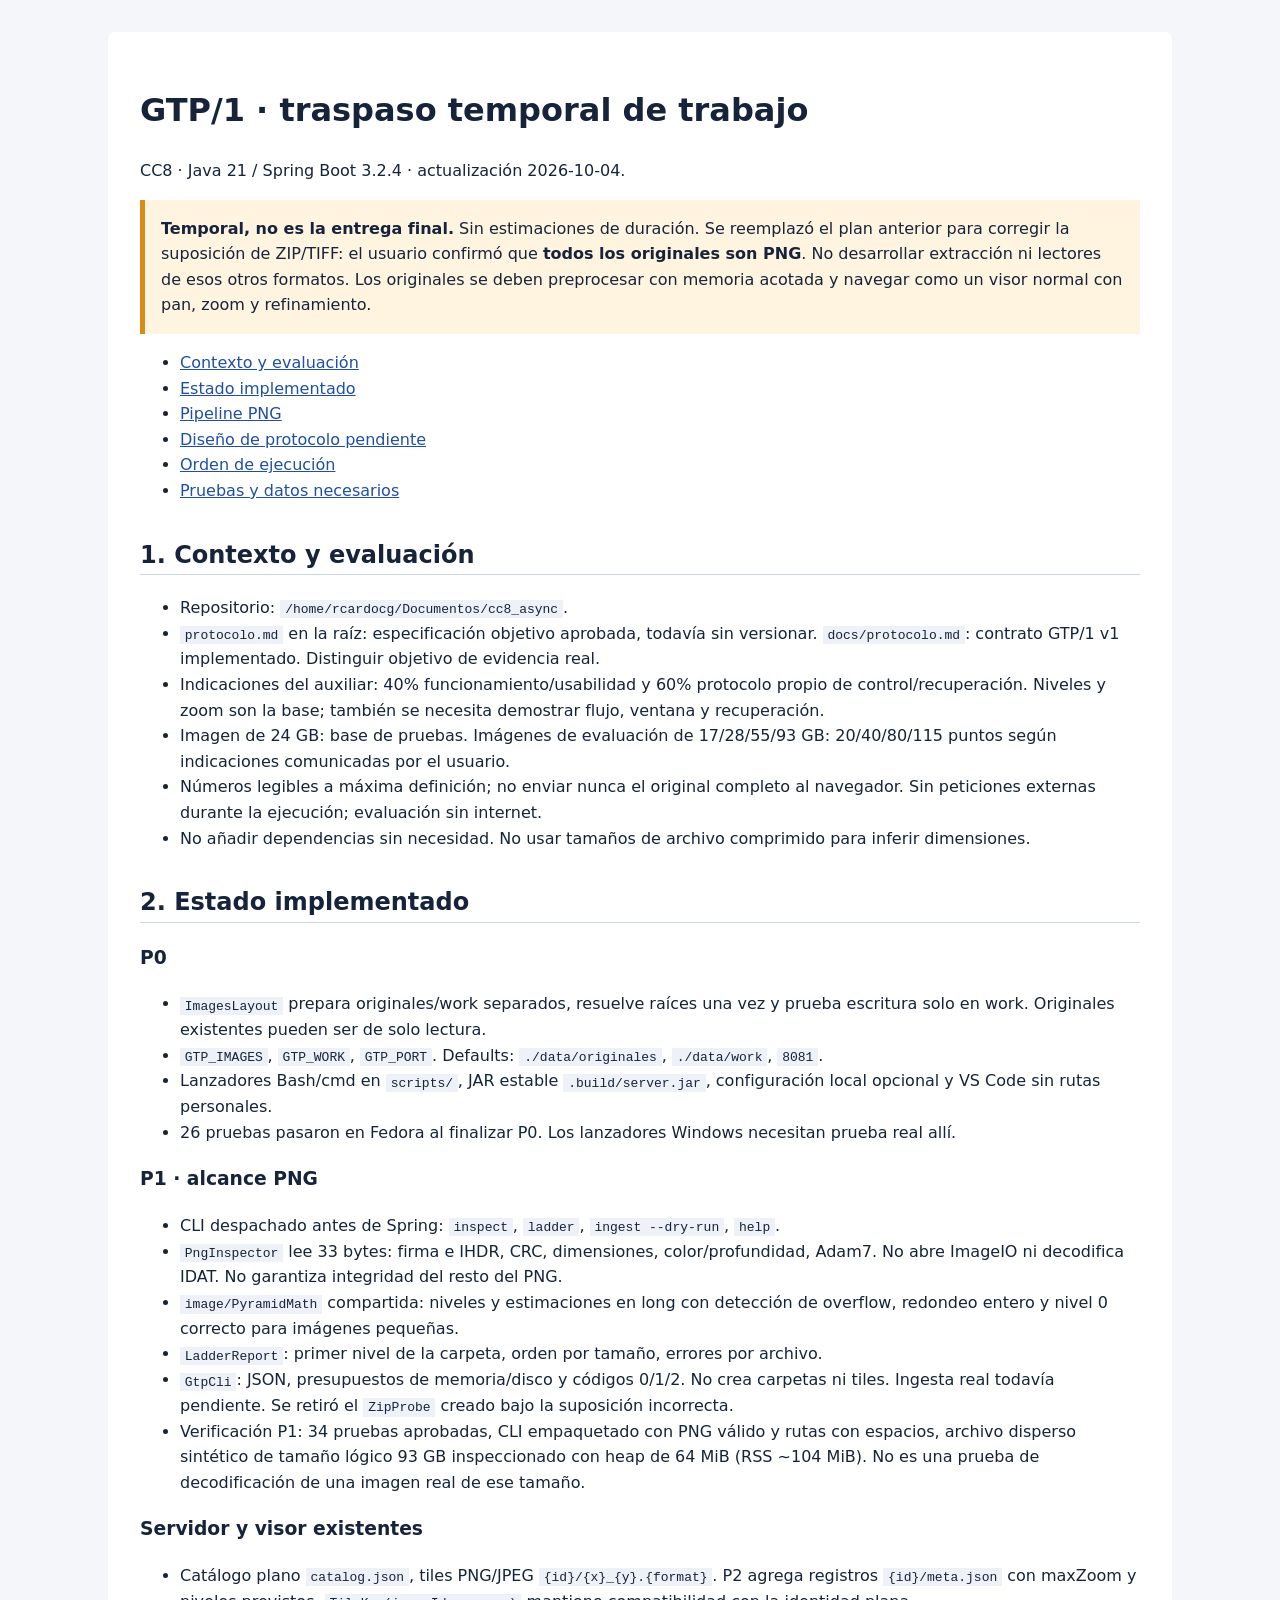
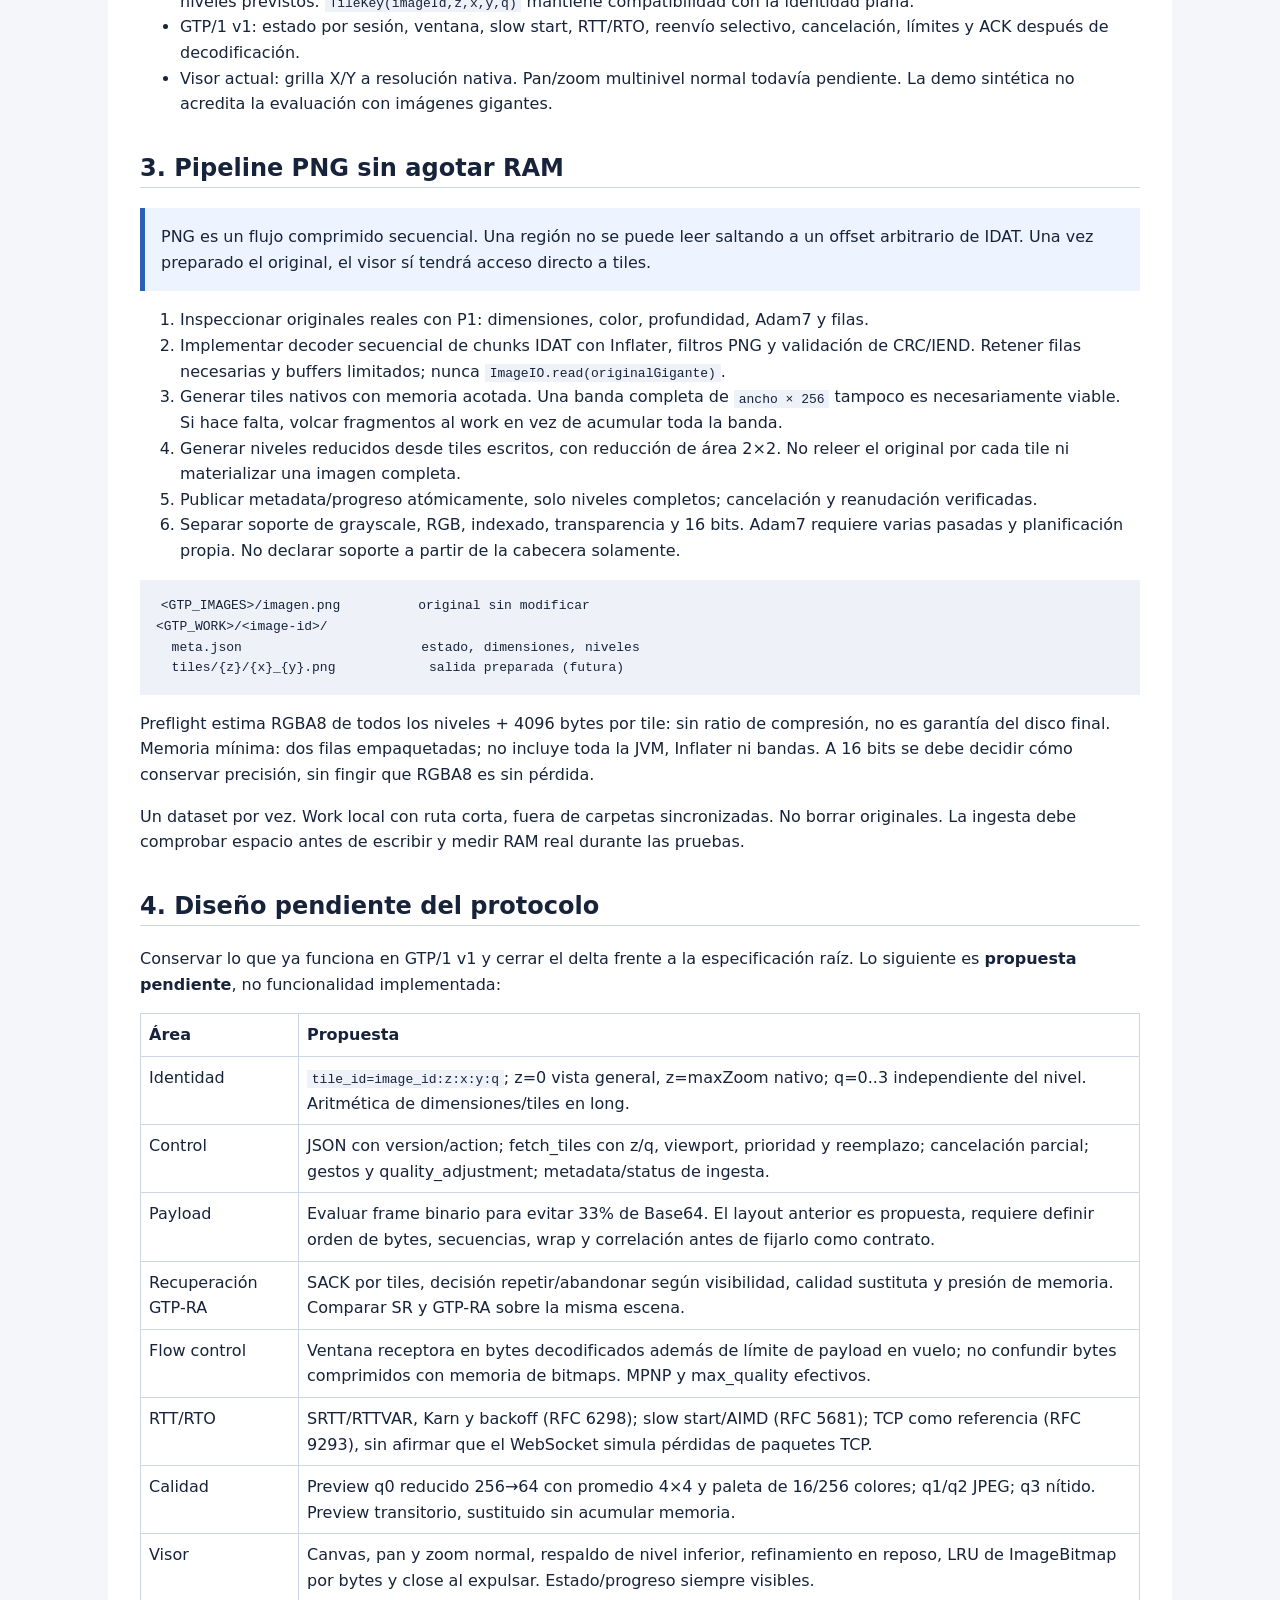
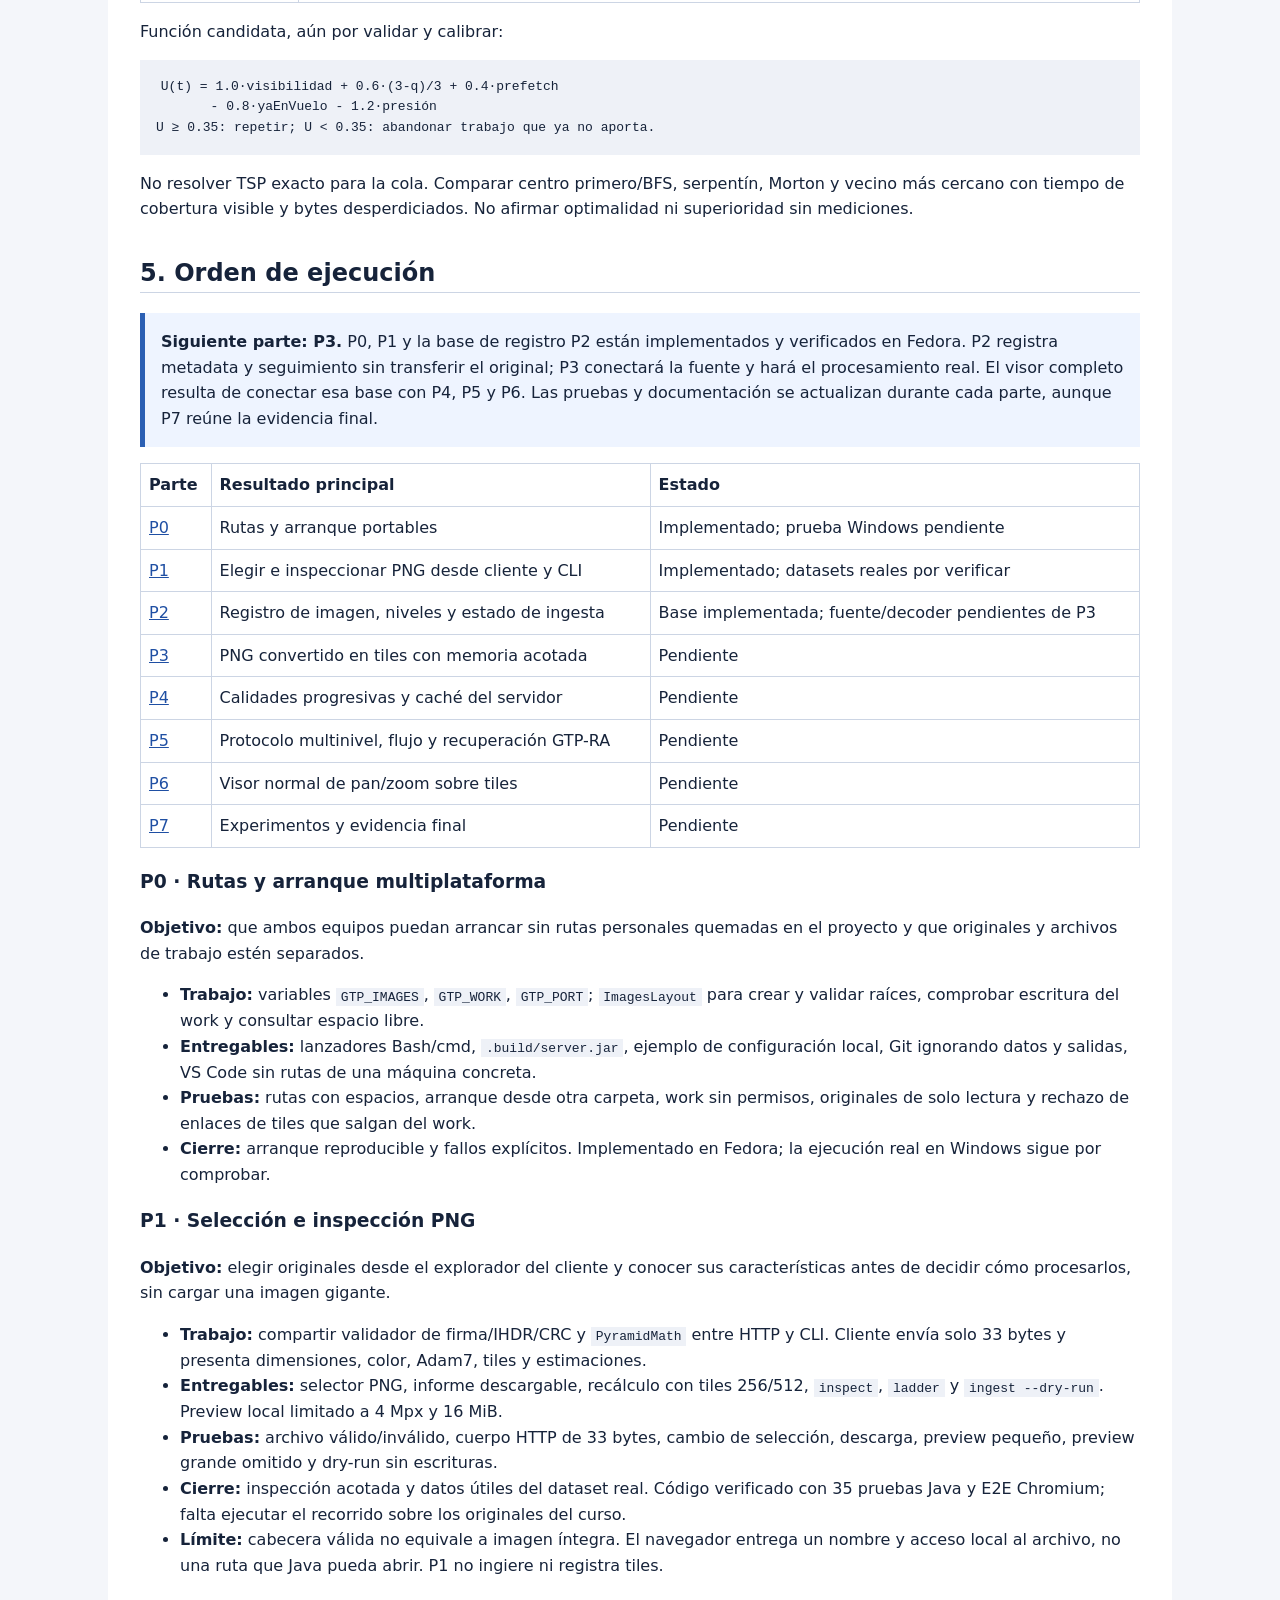
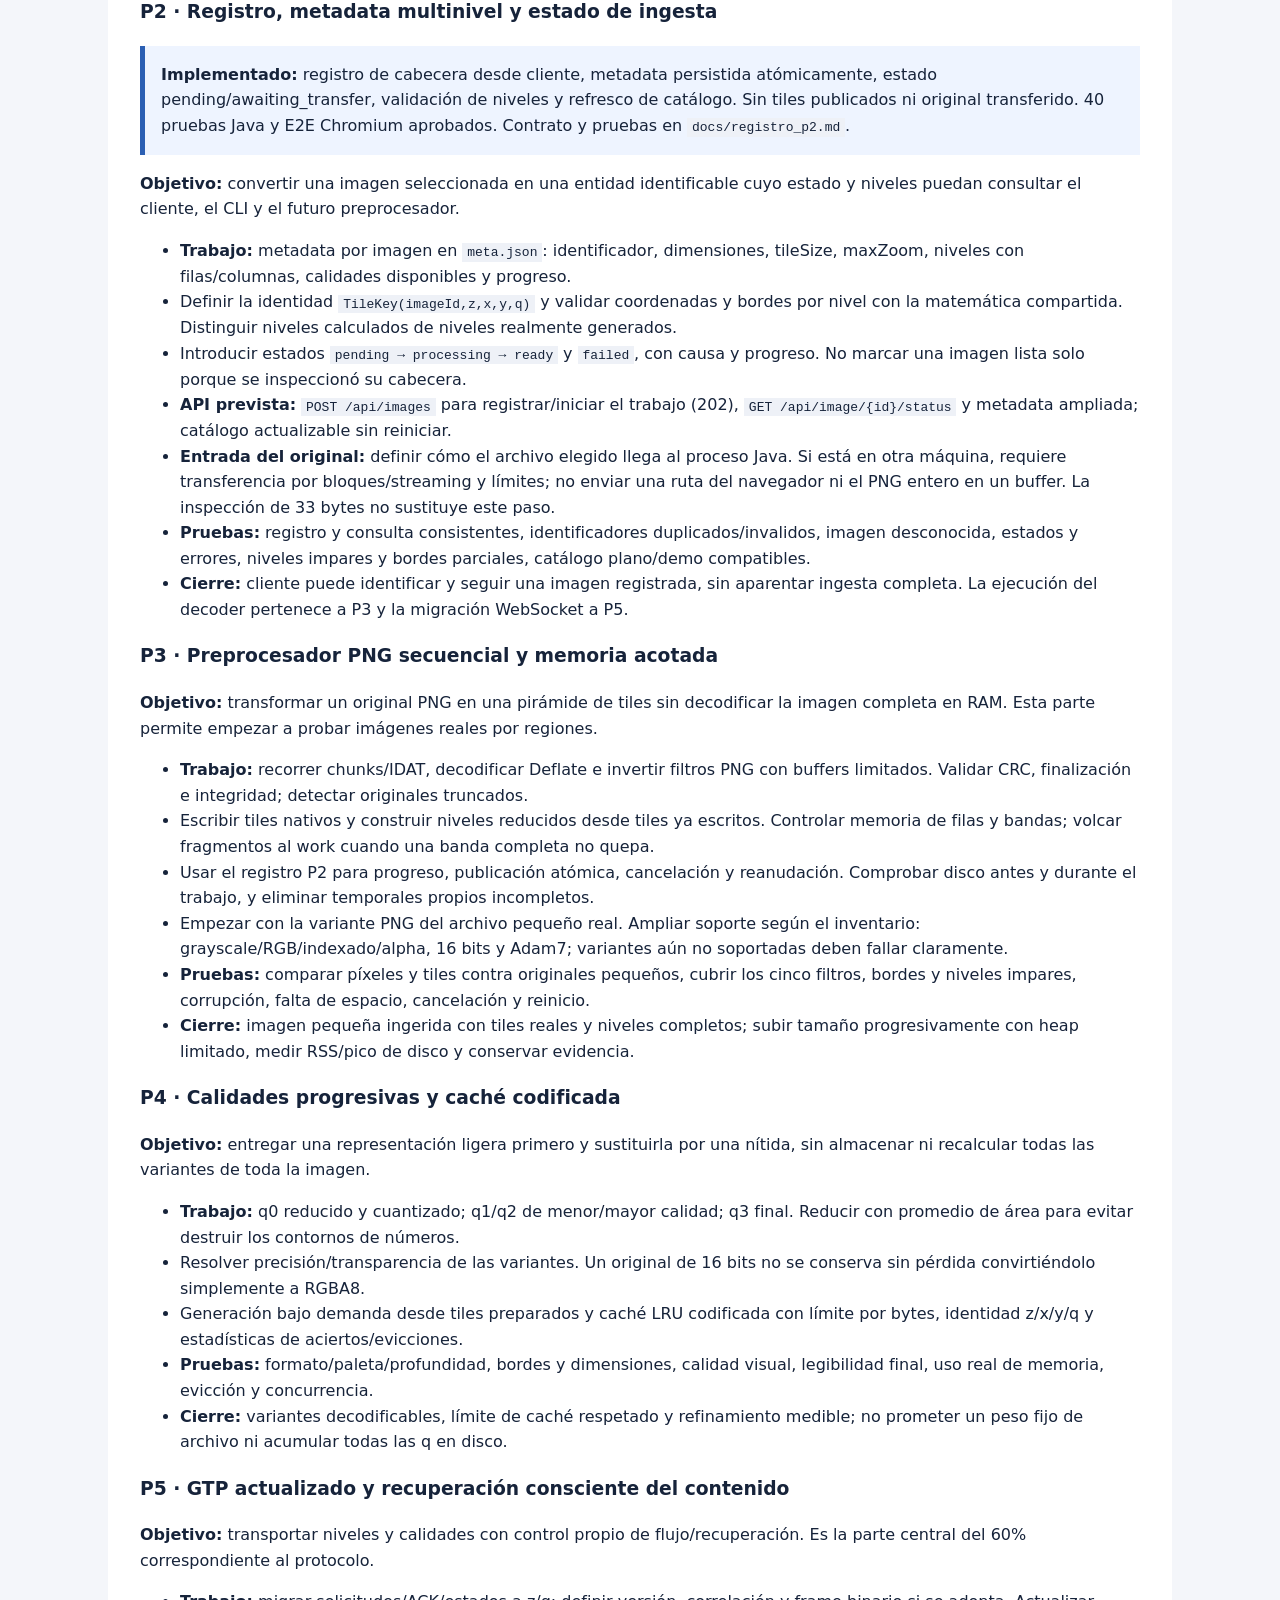
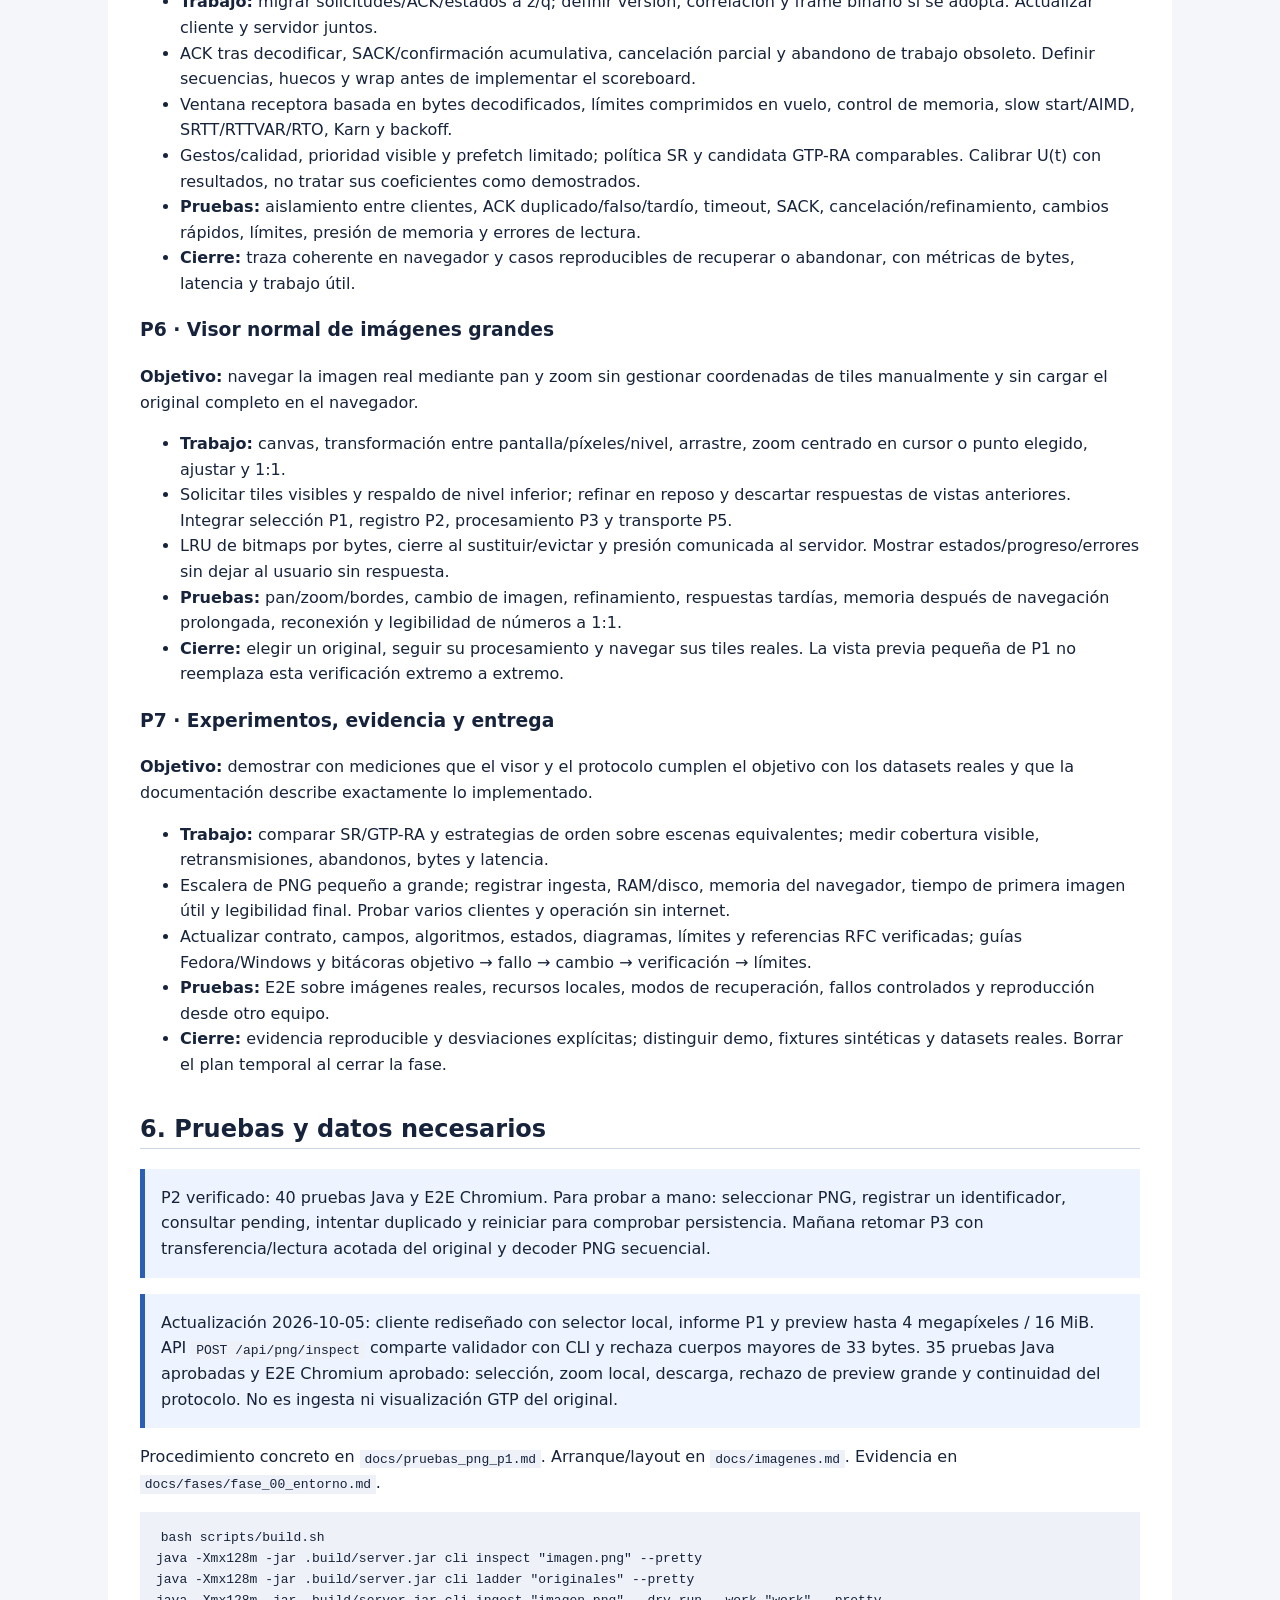
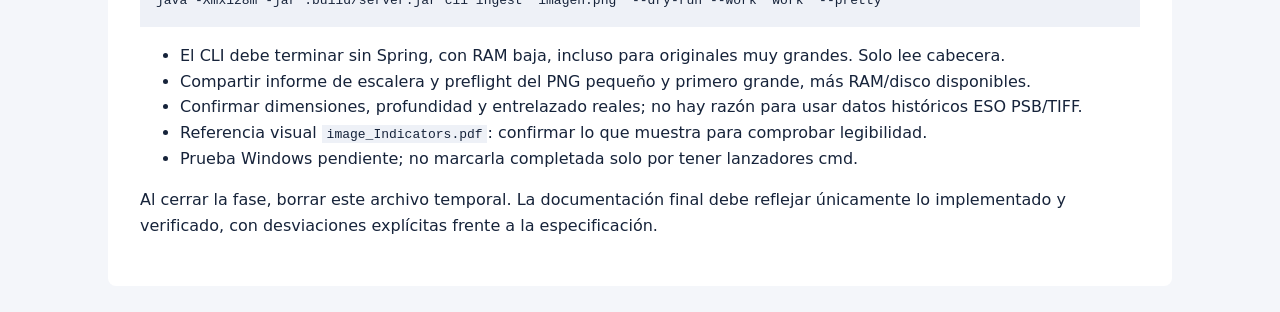
==== plan-temp.html @ 4dd01c26 "implementado hasta p2" ====
<!DOCTYPE html>
<html lang="es">
<head>
<meta charset="UTF-8">
<meta name="viewport" content="width=device-width, initial-scale=1">
<title>Plan temporal GTP/1 · PNG</title>
<style>
body{font-family:system-ui,sans-serif;line-height:1.6;background:#f4f6fa;color:#16233a;margin:0;padding:2rem}
main{max-width:1000px;margin:auto;background:white;padding:2rem;border-radius:8px}
h2{border-bottom:1px solid #ccd5e4;margin-top:2rem}code{background:#eef1f7;padding:.1rem .3rem}
pre{background:#eef1f7;padding:1rem;overflow-x:auto}table{border-collapse:collapse;width:100%}
td,th{border:1px solid #ccd5e4;padding:.5rem;text-align:left;vertical-align:top}
.nota{background:#eef4ff;border-left:5px solid #2b5fb3;padding:1rem}
.aviso{background:#fff4e0;border-left:5px solid #d98b17;padding:1rem}
a{color:#1f4fa3}
</style>
</head>
<body><main>
<h1>GTP/1 · traspaso temporal de trabajo</h1>
<p>CC8 · Java 21 / Spring Boot 3.2.4 · actualización 2026-10-04.</p>
<p class="aviso"><strong>Temporal, no es la entrega final.</strong> Sin estimaciones de duración.
Se reemplazó el plan anterior para corregir la suposición de ZIP/TIFF: el usuario confirmó
que <strong>todos los originales son PNG</strong>. No desarrollar extracción ni lectores de esos otros formatos.
Los originales se deben preprocesar con memoria acotada y navegar como un visor normal con pan, zoom y refinamiento.</p>
<nav><ul>
<li><a href="#contexto">Contexto y evaluación</a></li>
<li><a href="#estado">Estado implementado</a></li>
<li><a href="#png">Pipeline PNG</a></li>
<li><a href="#protocolo">Diseño de protocolo pendiente</a></li>
<li><a href="#orden">Orden de ejecución</a></li>
<li><a href="#pruebas">Pruebas y datos necesarios</a></li>
</ul></nav>

<h2 id="contexto">1. Contexto y evaluación</h2>
<ul>
<li>Repositorio: <code>/home/rcardocg/Documentos/cc8_async</code>.</li>
<li><code>protocolo.md</code> en la raíz: especificación objetivo aprobada, todavía sin versionar.
<code>docs/protocolo.md</code>: contrato GTP/1 v1 implementado. Distinguir objetivo de evidencia real.</li>
<li>Indicaciones del auxiliar: 40% funcionamiento/usabilidad y 60% protocolo propio de control/recuperación.
Niveles y zoom son la base; también se necesita demostrar flujo, ventana y recuperación.</li>
<li>Imagen de 24 GB: base de pruebas. Imágenes de evaluación de 17/28/55/93 GB:
20/40/80/115 puntos según indicaciones comunicadas por el usuario.</li>
<li>Números legibles a máxima definición; no enviar nunca el original completo al navegador.
Sin peticiones externas durante la ejecución; evaluación sin internet.</li>
<li>No añadir dependencias sin necesidad. No usar tamaños de archivo comprimido para inferir dimensiones.</li>
</ul>

<h2 id="estado">2. Estado implementado</h2>
<h3>P0</h3>
<ul>
<li><code>ImagesLayout</code> prepara originales/work separados, resuelve raíces una vez y prueba escritura
solo en work. Originales existentes pueden ser de solo lectura.</li>
<li><code>GTP_IMAGES</code>, <code>GTP_WORK</code>, <code>GTP_PORT</code>. Defaults:
<code>./data/originales</code>, <code>./data/work</code>, <code>8081</code>.</li>
<li>Lanzadores Bash/cmd en <code>scripts/</code>, JAR estable <code>.build/server.jar</code>,
configuración local opcional y VS Code sin rutas personales.</li>
<li>26 pruebas pasaron en Fedora al finalizar P0. Los lanzadores Windows necesitan prueba real allí.</li>
</ul>
<h3>P1 · alcance PNG</h3>
<ul>
<li>CLI despachado antes de Spring: <code>inspect</code>, <code>ladder</code>, <code>ingest --dry-run</code>, <code>help</code>.</li>
<li><code>PngInspector</code> lee 33 bytes: firma e IHDR, CRC, dimensiones, color/profundidad, Adam7.
No abre ImageIO ni decodifica IDAT. No garantiza integridad del resto del PNG.</li>
<li><code>image/PyramidMath</code> compartida: niveles y estimaciones en long con detección de overflow,
redondeo entero y nivel 0 correcto para imágenes pequeñas.</li>
<li><code>LadderReport</code>: primer nivel de la carpeta, orden por tamaño, errores por archivo.</li>
<li><code>GtpCli</code>: JSON, presupuestos de memoria/disco y códigos 0/1/2. No crea carpetas ni tiles.
Ingesta real todavía pendiente. Se retiró el <code>ZipProbe</code> creado bajo la suposición incorrecta.</li>
<li>Verificación P1: 34 pruebas aprobadas, CLI empaquetado con PNG válido y rutas con espacios,
archivo disperso sintético de tamaño lógico 93 GB inspeccionado con heap de 64 MiB (RSS ~104 MiB).
No es una prueba de decodificación de una imagen real de ese tamaño.</li>
</ul>
<h3>Servidor y visor existentes</h3>
<ul>
<li>Catálogo plano <code>catalog.json</code>, tiles PNG/JPEG <code>{id}/{x}_{y}.{format}</code>.
P2 agrega registros <code>{id}/meta.json</code> con maxZoom y niveles previstos.
<code>TileKey(imageId,z,x,y,q)</code> mantiene compatibilidad con la identidad plana.</li>
<li>GTP/1 v1: estado por sesión, ventana, slow start, RTT/RTO, reenvío selectivo, cancelación,
límites y ACK después de decodificación.</li>
<li>Visor actual: grilla X/Y a resolución nativa. Pan/zoom multinivel normal todavía pendiente.
La demo sintética no acredita la evaluación con imágenes gigantes.</li>
</ul>

<h2 id="png">3. Pipeline PNG sin agotar RAM</h2>
<p class="nota">PNG es un flujo comprimido secuencial. Una región no se puede leer saltando a un
offset arbitrario de IDAT. Una vez preparado el original, el visor sí tendrá acceso directo a tiles.</p>
<ol>
<li>Inspeccionar originales reales con P1: dimensiones, color, profundidad, Adam7 y filas.</li>
<li>Implementar decoder secuencial de chunks IDAT con Inflater, filtros PNG y validación de CRC/IEND.
Retener filas necesarias y buffers limitados; nunca <code>ImageIO.read(originalGigante)</code>.</li>
<li>Generar tiles nativos con memoria acotada. Una banda completa de <code>ancho × 256</code> tampoco
es necesariamente viable. Si hace falta, volcar fragmentos al work en vez de acumular toda la banda.</li>
<li>Generar niveles reducidos desde tiles escritos, con reducción de área 2×2. No releer el original
por cada tile ni materializar una imagen completa.</li>
<li>Publicar metadata/progreso atómicamente, solo niveles completos; cancelación y reanudación verificadas.</li>
<li>Separar soporte de grayscale, RGB, indexado, transparencia y 16 bits. Adam7 requiere varias pasadas
y planificación propia. No declarar soporte a partir de la cabecera solamente.</li>
</ol>
<pre><code>&lt;GTP_IMAGES&gt;/imagen.png          original sin modificar
&lt;GTP_WORK&gt;/&lt;image-id&gt;/
  meta.json                       estado, dimensiones, niveles
  tiles/{z}/{x}_{y}.png            salida preparada (futura)</code></pre>
<p>Preflight estima RGBA8 de todos los niveles + 4096 bytes por tile: sin ratio de compresión,
no es garantía del disco final. Memoria mínima: dos filas empaquetadas; no incluye toda la JVM,
Inflater ni bandas. A 16 bits se debe decidir cómo conservar precisión, sin fingir que RGBA8 es sin pérdida.</p>
<p>Un dataset por vez. Work local con ruta corta, fuera de carpetas sincronizadas. No borrar originales.
La ingesta debe comprobar espacio antes de escribir y medir RAM real durante las pruebas.</p>

<h2 id="protocolo">4. Diseño pendiente del protocolo</h2>
<p>Conservar lo que ya funciona en GTP/1 v1 y cerrar el delta frente a la especificación raíz.
Lo siguiente es <strong>propuesta pendiente</strong>, no funcionalidad implementada:</p>
<table>
<tr><th>Área</th><th>Propuesta</th></tr>
<tr><td>Identidad</td><td><code>tile_id=image_id:z:x:y:q</code>; z=0 vista general, z=maxZoom nativo;
q=0..3 independiente del nivel. Aritmética de dimensiones/tiles en long.</td></tr>
<tr><td>Control</td><td>JSON con version/action; fetch_tiles con z/q, viewport, prioridad y reemplazo;
cancelación parcial; gestos y quality_adjustment; metadata/status de ingesta.</td></tr>
<tr><td>Payload</td><td>Evaluar frame binario para evitar 33% de Base64. El layout anterior es propuesta,
requiere definir orden de bytes, secuencias, wrap y correlación antes de fijarlo como contrato.</td></tr>
<tr><td>Recuperación GTP-RA</td><td>SACK por tiles, decisión repetir/abandonar según visibilidad,
calidad sustituta y presión de memoria. Comparar SR y GTP-RA sobre la misma escena.</td></tr>
<tr><td>Flow control</td><td>Ventana receptora en bytes decodificados además de límite de payload en vuelo;
no confundir bytes comprimidos con memoria de bitmaps. MPNP y max_quality efectivos.</td></tr>
<tr><td>RTT/RTO</td><td>SRTT/RTTVAR, Karn y backoff (RFC 6298); slow start/AIMD (RFC 5681);
TCP como referencia (RFC 9293), sin afirmar que el WebSocket simula pérdidas de paquetes TCP.</td></tr>
<tr><td>Calidad</td><td>Preview q0 reducido 256→64 con promedio 4×4 y paleta de 16/256 colores;
q1/q2 JPEG; q3 nítido. Preview transitorio, sustituido sin acumular memoria.</td></tr>
<tr><td>Visor</td><td>Canvas, pan y zoom normal, respaldo de nivel inferior, refinamiento en reposo,
LRU de ImageBitmap por bytes y close al expulsar. Estado/progreso siempre visibles.</td></tr>
</table>
<p>Función candidata, aún por validar y calibrar:</p>
<pre><code>U(t) = 1.0·visibilidad + 0.6·(3-q)/3 + 0.4·prefetch
       - 0.8·yaEnVuelo - 1.2·presión
U ≥ 0.35: repetir; U &lt; 0.35: abandonar trabajo que ya no aporta.</code></pre>
<p>No resolver TSP exacto para la cola. Comparar centro primero/BFS, serpentín, Morton y vecino más cercano
con tiempo de cobertura visible y bytes desperdiciados. No afirmar optimalidad ni superioridad sin mediciones.</p>

<h2 id="orden">5. Orden de ejecución</h2>
<p class="nota"><strong>Siguiente parte: P3.</strong> P0, P1 y la base de registro P2 están implementados y verificados en Fedora.
P2 registra metadata y seguimiento sin transferir el original; P3 conectará la fuente y hará el procesamiento real.
El visor completo resulta de conectar esa base con P4, P5 y P6. Las pruebas y documentación
se actualizan durante cada parte, aunque P7 reúne la evidencia final.</p>
<table>
<tr><th>Parte</th><th>Resultado principal</th><th>Estado</th></tr>
<tr><td><a href="#p0">P0</a></td><td>Rutas y arranque portables</td><td>Implementado; prueba Windows pendiente</td></tr>
<tr><td><a href="#p1">P1</a></td><td>Elegir e inspeccionar PNG desde cliente y CLI</td><td>Implementado; datasets reales por verificar</td></tr>
<tr><td><a href="#p2">P2</a></td><td>Registro de imagen, niveles y estado de ingesta</td><td>Base implementada; fuente/decoder pendientes de P3</td></tr>
<tr><td><a href="#p3">P3</a></td><td>PNG convertido en tiles con memoria acotada</td><td>Pendiente</td></tr>
<tr><td><a href="#p4">P4</a></td><td>Calidades progresivas y caché del servidor</td><td>Pendiente</td></tr>
<tr><td><a href="#p5">P5</a></td><td>Protocolo multinivel, flujo y recuperación GTP-RA</td><td>Pendiente</td></tr>
<tr><td><a href="#p6">P6</a></td><td>Visor normal de pan/zoom sobre tiles</td><td>Pendiente</td></tr>
<tr><td><a href="#p7">P7</a></td><td>Experimentos y evidencia final</td><td>Pendiente</td></tr>
</table>

<h3 id="p0">P0 · Rutas y arranque multiplataforma</h3>
<p><strong>Objetivo:</strong> que ambos equipos puedan arrancar sin rutas personales quemadas en el proyecto
y que originales y archivos de trabajo estén separados.</p>
<ul>
<li><strong>Trabajo:</strong> variables <code>GTP_IMAGES</code>, <code>GTP_WORK</code>, <code>GTP_PORT</code>;
<code>ImagesLayout</code> para crear y validar raíces, comprobar escritura del work y consultar espacio libre.</li>
<li><strong>Entregables:</strong> lanzadores Bash/cmd, <code>.build/server.jar</code>, ejemplo de configuración local,
Git ignorando datos y salidas, VS Code sin rutas de una máquina concreta.</li>
<li><strong>Pruebas:</strong> rutas con espacios, arranque desde otra carpeta, work sin permisos, originales
de solo lectura y rechazo de enlaces de tiles que salgan del work.</li>
<li><strong>Cierre:</strong> arranque reproducible y fallos explícitos. Implementado en Fedora;
la ejecución real en Windows sigue por comprobar.</li>
</ul>

<h3 id="p1">P1 · Selección e inspección PNG</h3>
<p><strong>Objetivo:</strong> elegir originales desde el explorador del cliente y conocer sus características
antes de decidir cómo procesarlos, sin cargar una imagen gigante.</p>
<ul>
<li><strong>Trabajo:</strong> compartir validador de firma/IHDR/CRC y <code>PyramidMath</code> entre HTTP y CLI.
Cliente envía solo 33 bytes y presenta dimensiones, color, Adam7, tiles y estimaciones.</li>
<li><strong>Entregables:</strong> selector PNG, informe descargable, recálculo con tiles 256/512,
<code>inspect</code>, <code>ladder</code> y <code>ingest --dry-run</code>. Preview local limitado a 4 Mpx y 16 MiB.</li>
<li><strong>Pruebas:</strong> archivo válido/inválido, cuerpo HTTP de 33 bytes, cambio de selección,
descarga, preview pequeño, preview grande omitido y dry-run sin escrituras.</li>
<li><strong>Cierre:</strong> inspección acotada y datos útiles del dataset real. Código verificado con
35 pruebas Java y E2E Chromium; falta ejecutar el recorrido sobre los originales del curso.</li>
<li><strong>Límite:</strong> cabecera válida no equivale a imagen íntegra. El navegador entrega un nombre
y acceso local al archivo, no una ruta que Java pueda abrir. P1 no ingiere ni registra tiles.</li>
</ul>

<h3 id="p2">P2 · Registro, metadata multinivel y estado de ingesta</h3>
<p class="nota"><strong>Implementado:</strong> registro de cabecera desde cliente, metadata persistida atómicamente,
estado pending/awaiting_transfer, validación de niveles y refresco de catálogo. Sin tiles publicados ni original
transferido. 40 pruebas Java y E2E Chromium aprobados. Contrato y pruebas en <code>docs/registro_p2.md</code>.</p>
<p><strong>Objetivo:</strong> convertir una imagen seleccionada en una entidad identificable cuyo estado
y niveles puedan consultar el cliente, el CLI y el futuro preprocesador.</p>
<ul>
<li><strong>Trabajo:</strong> metadata por imagen en <code>meta.json</code>: identificador, dimensiones,
tileSize, maxZoom, niveles con filas/columnas, calidades disponibles y progreso.</li>
<li>Definir la identidad <code>TileKey(imageId,z,x,y,q)</code> y validar coordenadas y bordes por nivel
con la matemática compartida. Distinguir niveles calculados de niveles realmente generados.</li>
<li>Introducir estados <code>pending → processing → ready</code> y <code>failed</code>, con causa y progreso.
No marcar una imagen lista solo porque se inspeccionó su cabecera.</li>
<li><strong>API prevista:</strong> <code>POST /api/images</code> para registrar/iniciar el trabajo (202),
<code>GET /api/image/{id}/status</code> y metadata ampliada; catálogo actualizable sin reiniciar.</li>
<li><strong>Entrada del original:</strong> definir cómo el archivo elegido llega al proceso Java.
Si está en otra máquina, requiere transferencia por bloques/streaming y límites; no enviar una ruta
del navegador ni el PNG entero en un buffer. La inspección de 33 bytes no sustituye este paso.</li>
<li><strong>Pruebas:</strong> registro y consulta consistentes, identificadores duplicados/invalidos,
imagen desconocida, estados y errores, niveles impares y bordes parciales, catálogo plano/demo compatibles.</li>
<li><strong>Cierre:</strong> cliente puede identificar y seguir una imagen registrada, sin aparentar
ingesta completa. La ejecución del decoder pertenece a P3 y la migración WebSocket a P5.</li>
</ul>

<h3 id="p3">P3 · Preprocesador PNG secuencial y memoria acotada</h3>
<p><strong>Objetivo:</strong> transformar un original PNG en una pirámide de tiles sin decodificar
la imagen completa en RAM. Esta parte permite empezar a probar imágenes reales por regiones.</p>
<ul>
<li><strong>Trabajo:</strong> recorrer chunks/IDAT, decodificar Deflate e invertir filtros PNG con
buffers limitados. Validar CRC, finalización e integridad; detectar originales truncados.</li>
<li>Escribir tiles nativos y construir niveles reducidos desde tiles ya escritos. Controlar memoria
de filas y bandas; volcar fragmentos al work cuando una banda completa no quepa.</li>
<li>Usar el registro P2 para progreso, publicación atómica, cancelación y reanudación.
Comprobar disco antes y durante el trabajo, y eliminar temporales propios incompletos.</li>
<li>Empezar con la variante PNG del archivo pequeño real. Ampliar soporte según el inventario:
grayscale/RGB/indexado/alpha, 16 bits y Adam7; variantes aún no soportadas deben fallar claramente.</li>
<li><strong>Pruebas:</strong> comparar píxeles y tiles contra originales pequeños, cubrir los cinco filtros,
bordes y niveles impares, corrupción, falta de espacio, cancelación y reinicio.</li>
<li><strong>Cierre:</strong> imagen pequeña ingerida con tiles reales y niveles completos;
subir tamaño progresivamente con heap limitado, medir RSS/pico de disco y conservar evidencia.</li>
</ul>

<h3 id="p4">P4 · Calidades progresivas y caché codificada</h3>
<p><strong>Objetivo:</strong> entregar una representación ligera primero y sustituirla por una nítida,
sin almacenar ni recalcular todas las variantes de toda la imagen.</p>
<ul>
<li><strong>Trabajo:</strong> q0 reducido y cuantizado; q1/q2 de menor/mayor calidad; q3 final.
Reducir con promedio de área para evitar destruir los contornos de números.</li>
<li>Resolver precisión/transparencia de las variantes. Un original de 16 bits no se conserva
sin pérdida convirtiéndolo simplemente a RGBA8.</li>
<li>Generación bajo demanda desde tiles preparados y caché LRU codificada con límite por bytes,
identidad z/x/y/q y estadísticas de aciertos/evicciones.</li>
<li><strong>Pruebas:</strong> formato/paleta/profundidad, bordes y dimensiones, calidad visual,
legibilidad final, uso real de memoria, evicción y concurrencia.</li>
<li><strong>Cierre:</strong> variantes decodificables, límite de caché respetado y refinamiento medible;
no prometer un peso fijo de archivo ni acumular todas las q en disco.</li>
</ul>

<h3 id="p5">P5 · GTP actualizado y recuperación consciente del contenido</h3>
<p><strong>Objetivo:</strong> transportar niveles y calidades con control propio de flujo/recuperación.
Es la parte central del 60% correspondiente al protocolo.</p>
<ul>
<li><strong>Trabajo:</strong> migrar solicitudes/ACK/estados a z/q; definir versión, correlación y
frame binario si se adopta. Actualizar cliente y servidor juntos.</li>
<li>ACK tras decodificar, SACK/confirmación acumulativa, cancelación parcial y abandono de trabajo
obsoleto. Definir secuencias, huecos y wrap antes de implementar el scoreboard.</li>
<li>Ventana receptora basada en bytes decodificados, límites comprimidos en vuelo, control de memoria,
slow start/AIMD, SRTT/RTTVAR/RTO, Karn y backoff.</li>
<li>Gestos/calidad, prioridad visible y prefetch limitado; política SR y candidata GTP-RA comparables.
Calibrar U(t) con resultados, no tratar sus coeficientes como demostrados.</li>
<li><strong>Pruebas:</strong> aislamiento entre clientes, ACK duplicado/falso/tardío, timeout, SACK,
cancelación/refinamiento, cambios rápidos, límites, presión de memoria y errores de lectura.</li>
<li><strong>Cierre:</strong> traza coherente en navegador y casos reproducibles de recuperar o abandonar,
con métricas de bytes, latencia y trabajo útil.</li>
</ul>

<h3 id="p6">P6 · Visor normal de imágenes grandes</h3>
<p><strong>Objetivo:</strong> navegar la imagen real mediante pan y zoom sin gestionar coordenadas de
tiles manualmente y sin cargar el original completo en el navegador.</p>
<ul>
<li><strong>Trabajo:</strong> canvas, transformación entre pantalla/píxeles/nivel, arrastre,
zoom centrado en cursor o punto elegido, ajustar y 1:1.</li>
<li>Solicitar tiles visibles y respaldo de nivel inferior; refinar en reposo y descartar respuestas
de vistas anteriores. Integrar selección P1, registro P2, procesamiento P3 y transporte P5.</li>
<li>LRU de bitmaps por bytes, cierre al sustituir/evictar y presión comunicada al servidor.
Mostrar estados/progreso/errores sin dejar al usuario sin respuesta.</li>
<li><strong>Pruebas:</strong> pan/zoom/bordes, cambio de imagen, refinamiento, respuestas tardías,
memoria después de navegación prolongada, reconexión y legibilidad de números a 1:1.</li>
<li><strong>Cierre:</strong> elegir un original, seguir su procesamiento y navegar sus tiles reales.
La vista previa pequeña de P1 no reemplaza esta verificación extremo a extremo.</li>
</ul>

<h3 id="p7">P7 · Experimentos, evidencia y entrega</h3>
<p><strong>Objetivo:</strong> demostrar con mediciones que el visor y el protocolo cumplen el objetivo
con los datasets reales y que la documentación describe exactamente lo implementado.</p>
<ul>
<li><strong>Trabajo:</strong> comparar SR/GTP-RA y estrategias de orden sobre escenas equivalentes;
medir cobertura visible, retransmisiones, abandonos, bytes y latencia.</li>
<li>Escalera de PNG pequeño a grande; registrar ingesta, RAM/disco, memoria del navegador,
tiempo de primera imagen útil y legibilidad final. Probar varios clientes y operación sin internet.</li>
<li>Actualizar contrato, campos, algoritmos, estados, diagramas, límites y referencias RFC verificadas;
guías Fedora/Windows y bitácoras objetivo → fallo → cambio → verificación → límites.</li>
<li><strong>Pruebas:</strong> E2E sobre imágenes reales, recursos locales, modos de recuperación,
fallos controlados y reproducción desde otro equipo.</li>
<li><strong>Cierre:</strong> evidencia reproducible y desviaciones explícitas; distinguir demo,
fixtures sintéticas y datasets reales. Borrar el plan temporal al cerrar la fase.</li>
</ul>

<h2 id="pruebas">6. Pruebas y datos necesarios</h2>
<p class="nota">P2 verificado: 40 pruebas Java y E2E Chromium. Para probar a mano: seleccionar PNG,
registrar un identificador, consultar pending, intentar duplicado y reiniciar para comprobar persistencia.
Mañana retomar P3 con transferencia/lectura acotada del original y decoder PNG secuencial.</p>
<p class="nota">Actualización 2026-10-05: cliente rediseñado con selector local, informe P1 y preview
hasta 4 megapíxeles / 16 MiB. API <code>POST /api/png/inspect</code> comparte validador con CLI y rechaza
cuerpos mayores de 33 bytes. 35 pruebas Java aprobadas y E2E Chromium aprobado: selección, zoom local,
descarga, rechazo de preview grande y continuidad del protocolo. No es ingesta ni visualización GTP del original.</p>
<p>Procedimiento concreto en <code>docs/pruebas_png_p1.md</code>. Arranque/layout en
<code>docs/imagenes.md</code>. Evidencia en <code>docs/fases/fase_00_entorno.md</code>.</p>
<pre><code>bash scripts/build.sh
java -Xmx128m -jar .build/server.jar cli inspect "imagen.png" --pretty
java -Xmx128m -jar .build/server.jar cli ladder "originales" --pretty
java -Xmx128m -jar .build/server.jar cli ingest "imagen.png" --dry-run --work "work" --pretty</code></pre>
<ul>
<li>El CLI debe terminar sin Spring, con RAM baja, incluso para originales muy grandes. Solo lee cabecera.</li>
<li>Compartir informe de escalera y preflight del PNG pequeño y primero grande, más RAM/disco disponibles.</li>
<li>Confirmar dimensiones, profundidad y entrelazado reales; no hay razón para usar datos históricos ESO PSB/TIFF.</li>
<li>Referencia visual <code>image_Indicators.pdf</code>: confirmar lo que muestra para comprobar legibilidad.</li>
<li>Prueba Windows pendiente; no marcarla completada solo por tener lanzadores cmd.</li>
</ul>
<p>Al cerrar la fase, borrar este archivo temporal. La documentación final debe reflejar únicamente
lo implementado y verificado, con desviaciones explícitas frente a la especificación.</p>
</main></body></html>
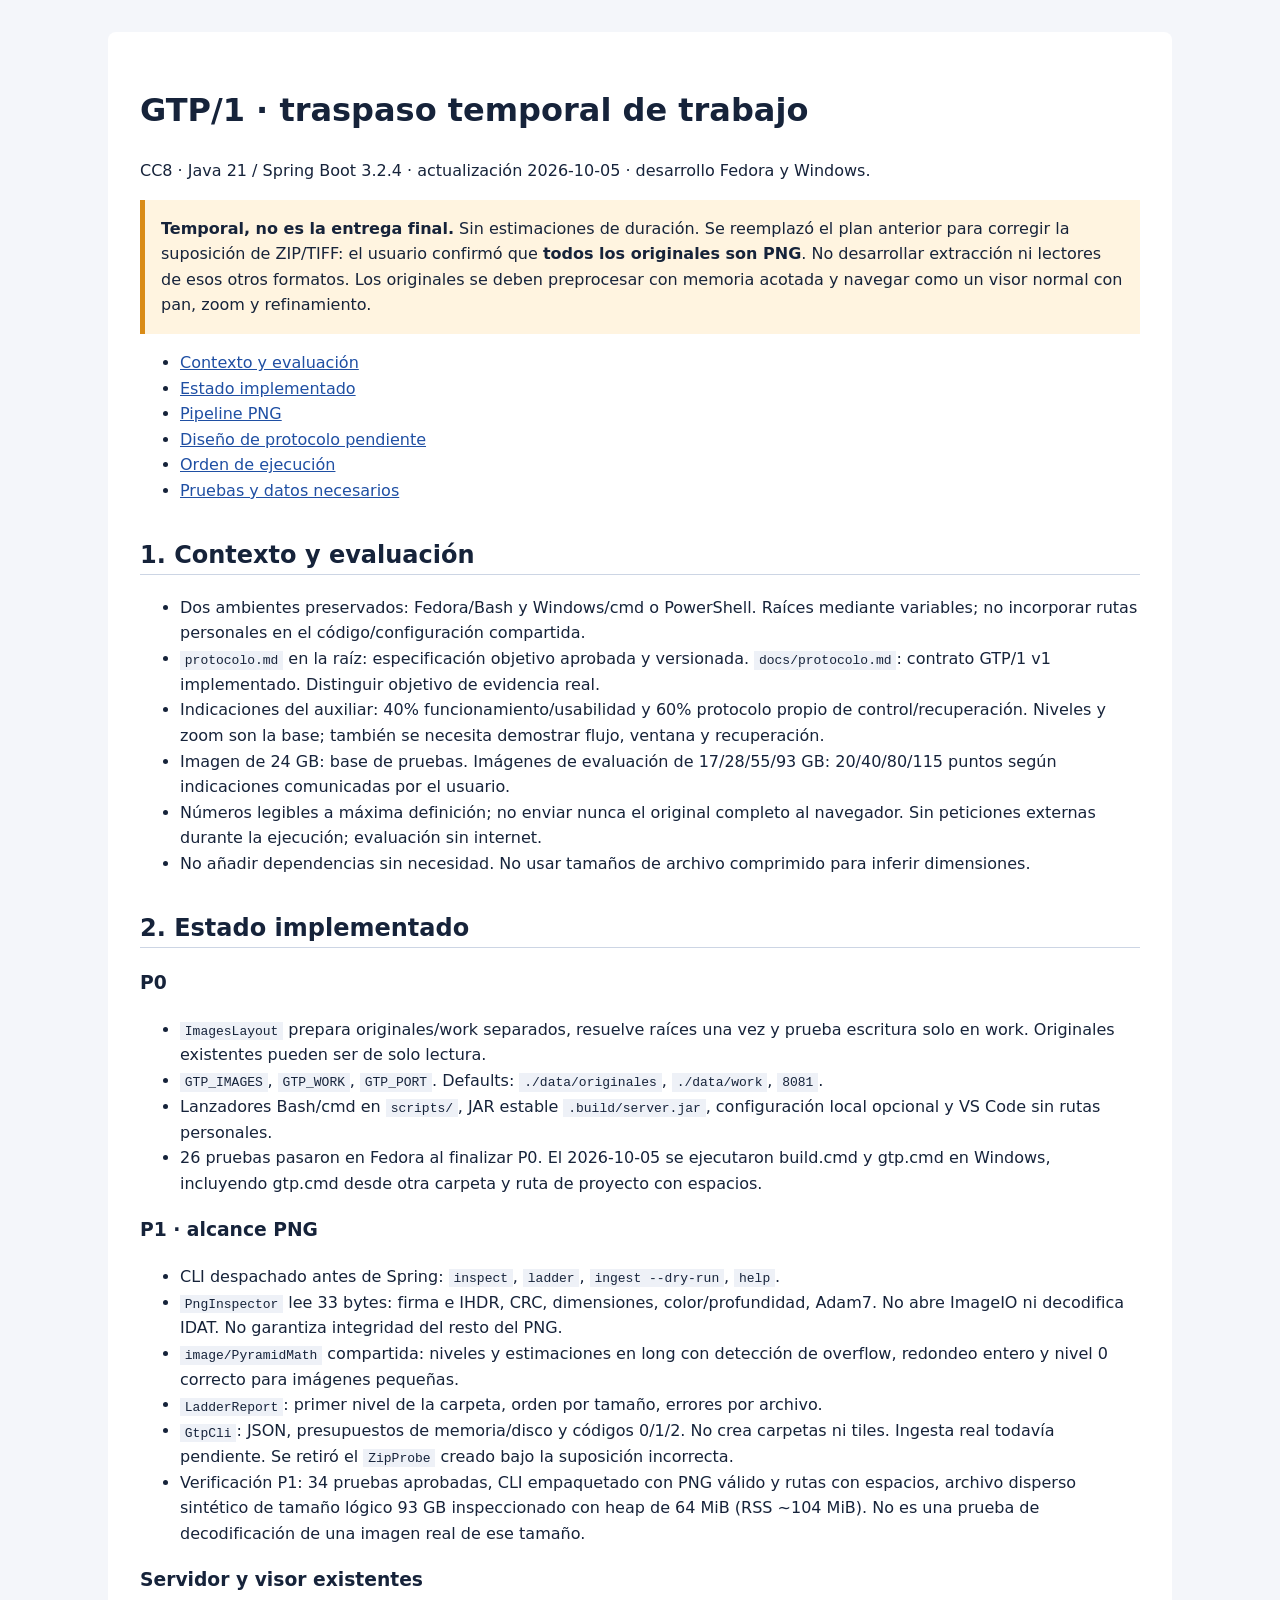
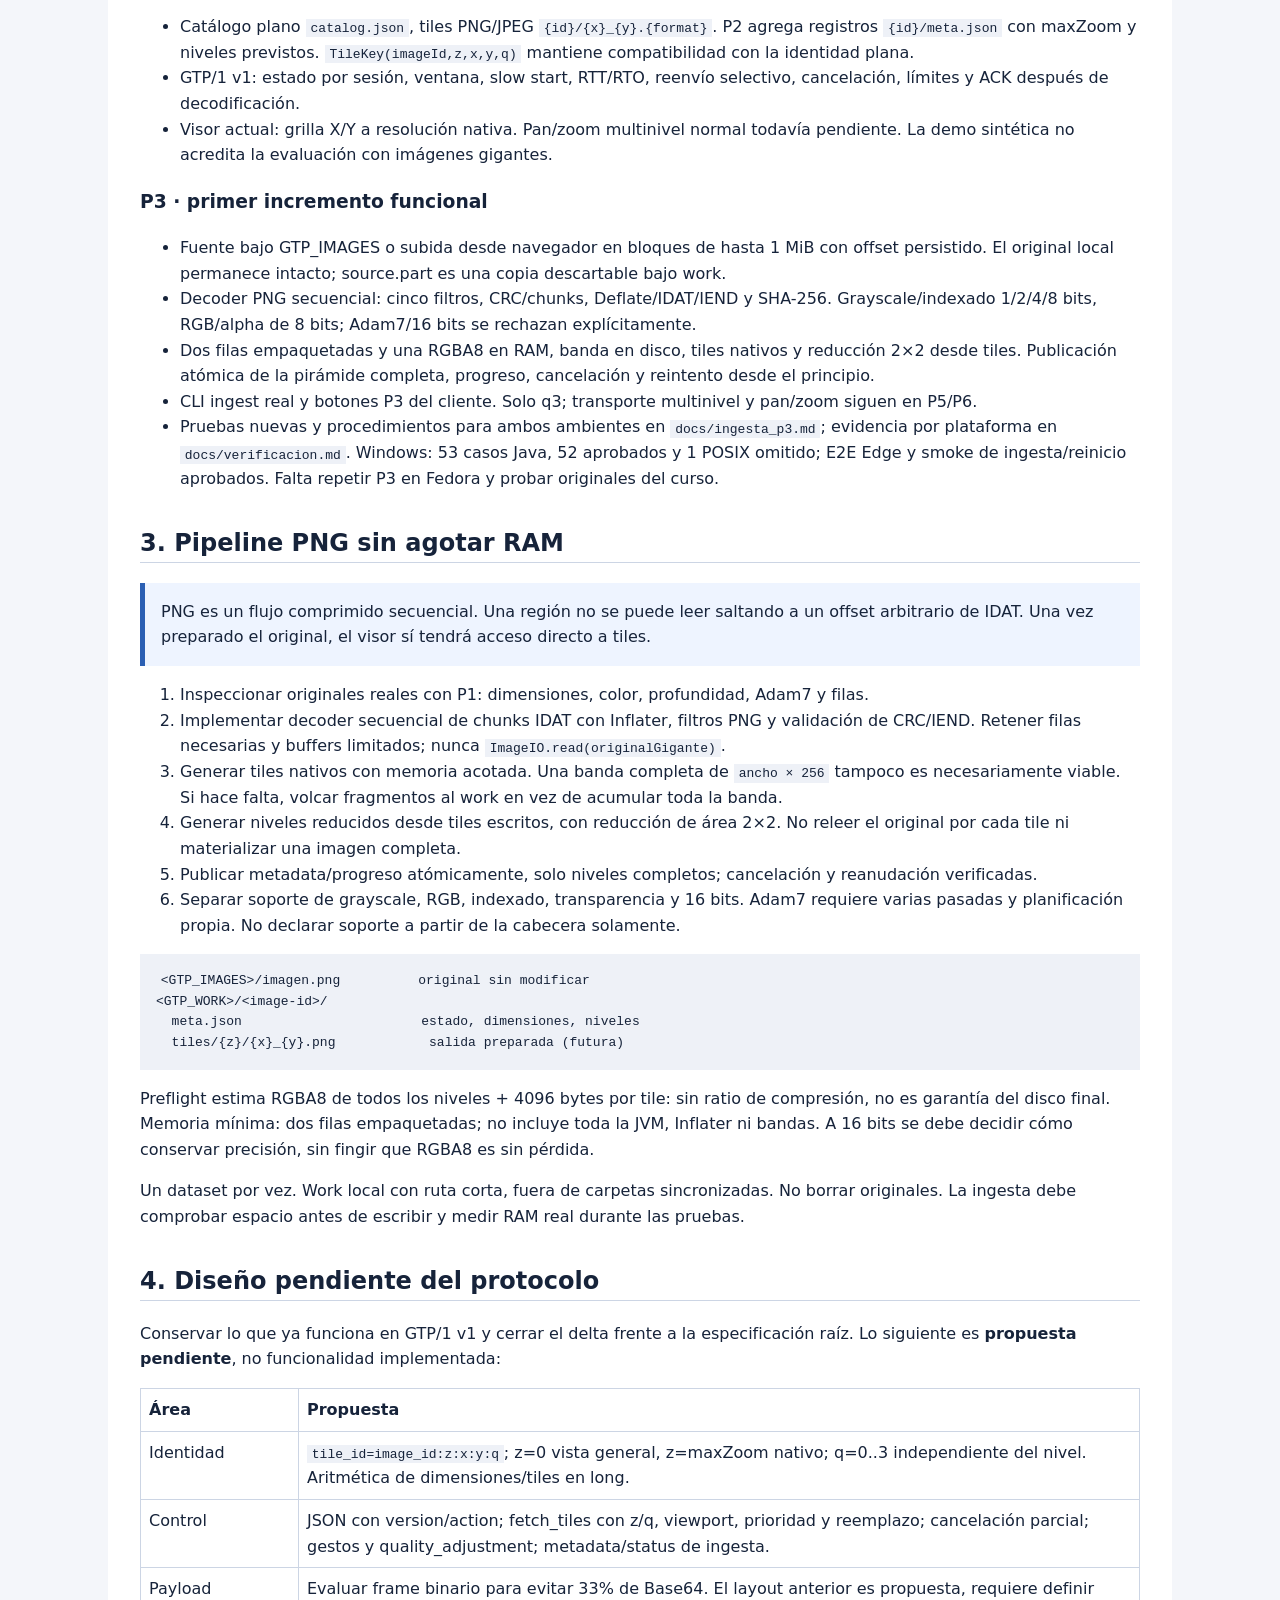
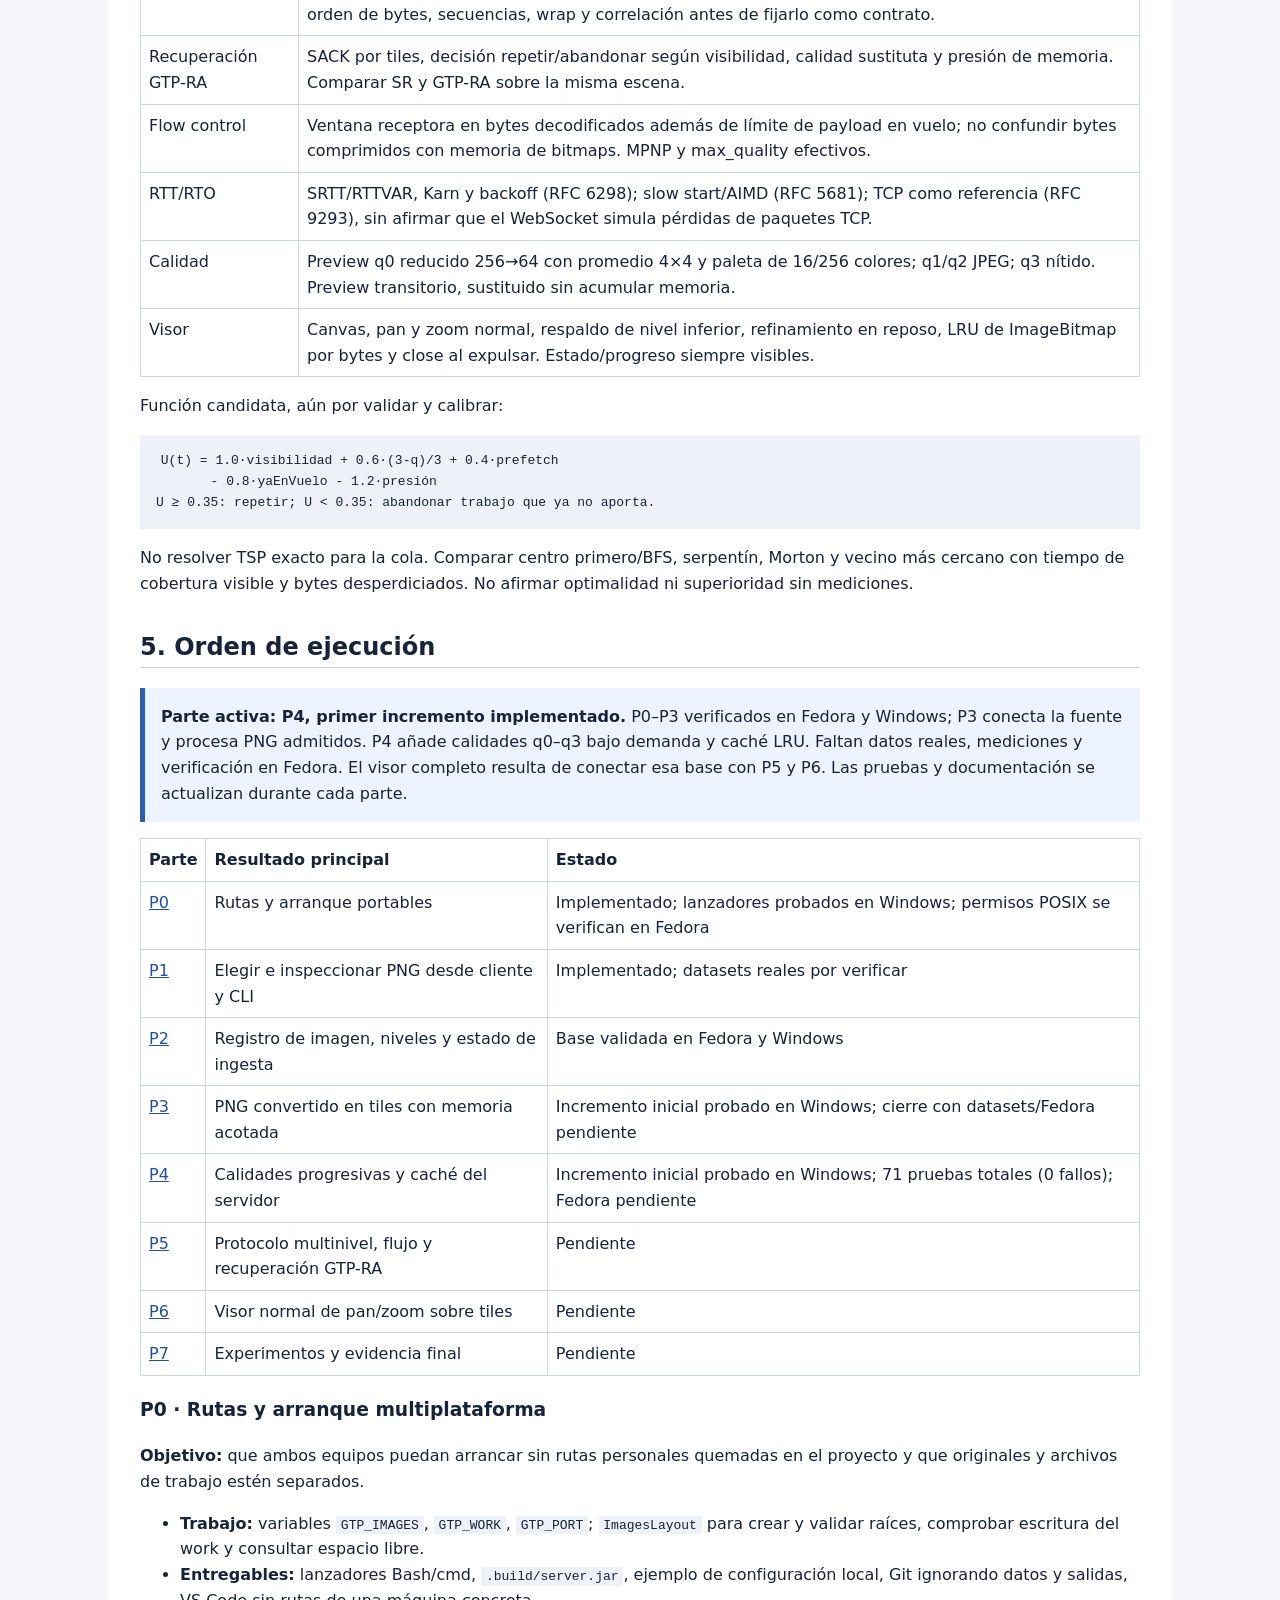
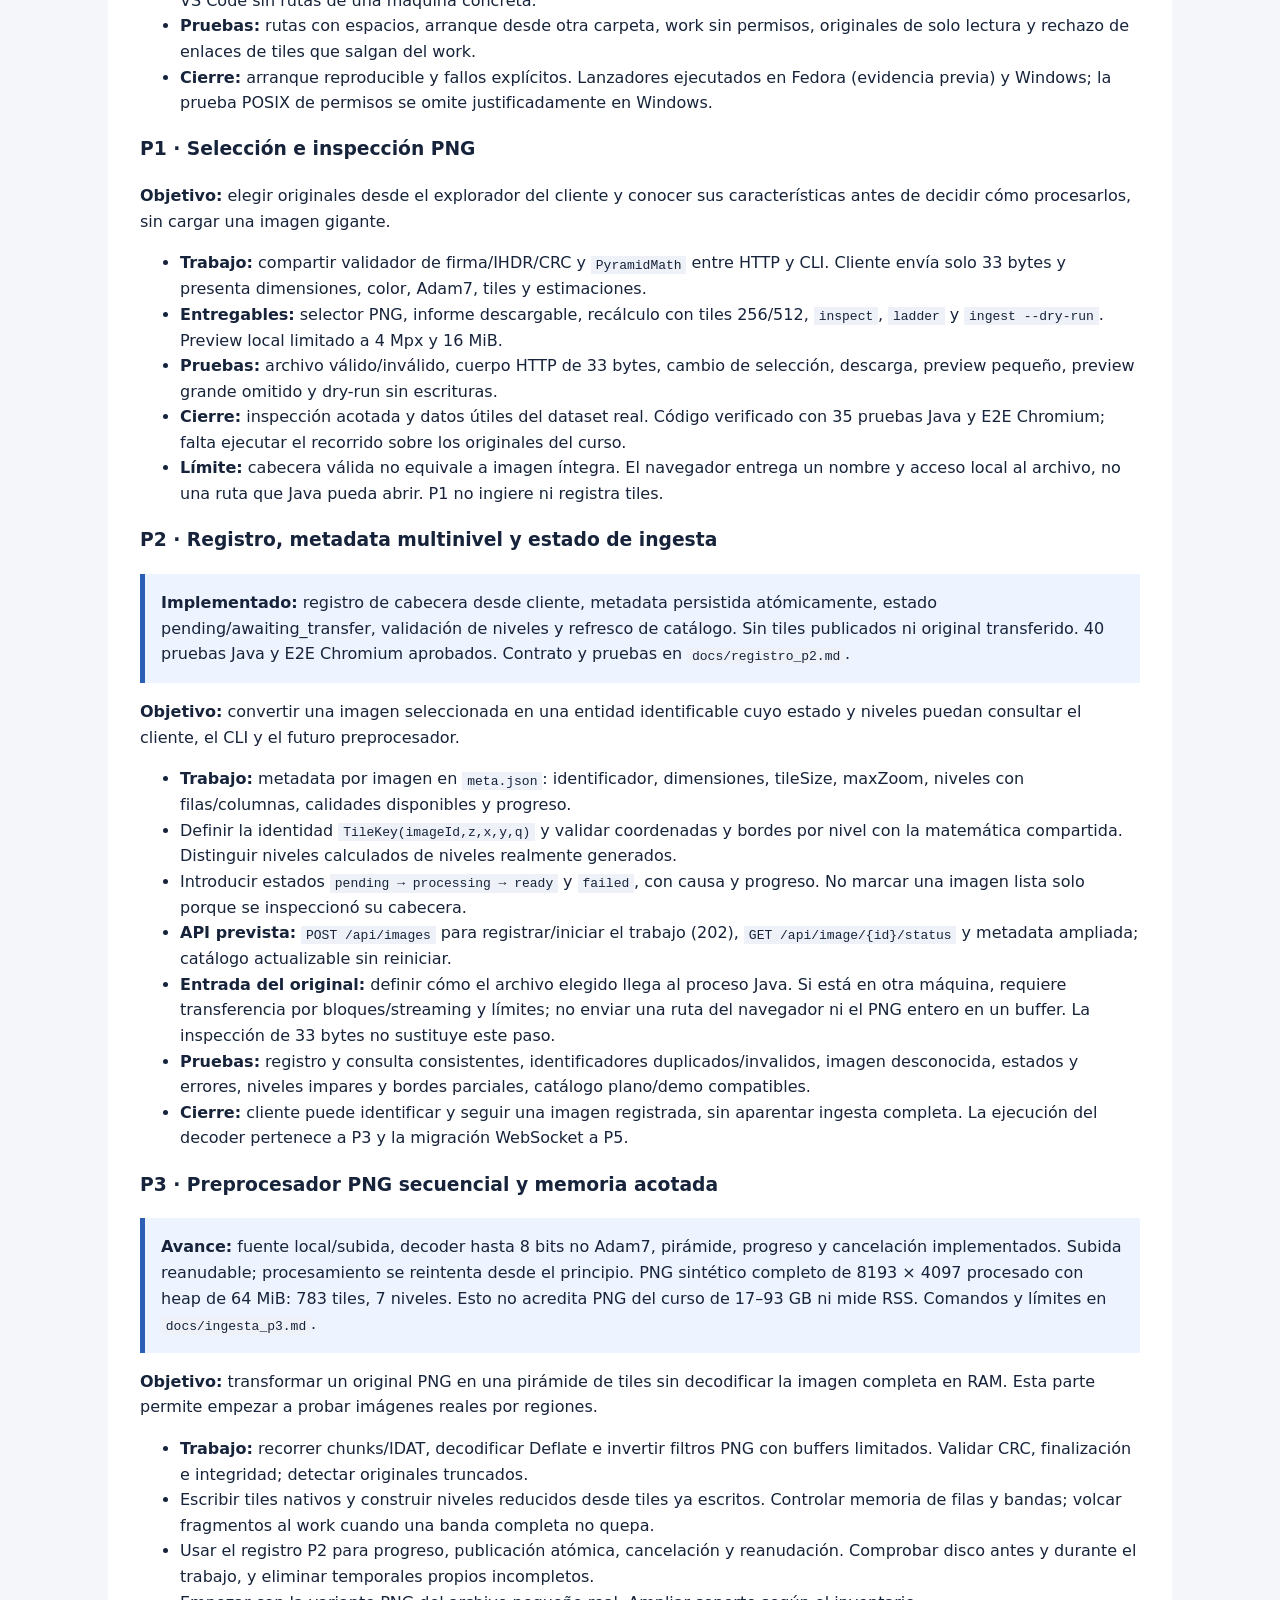
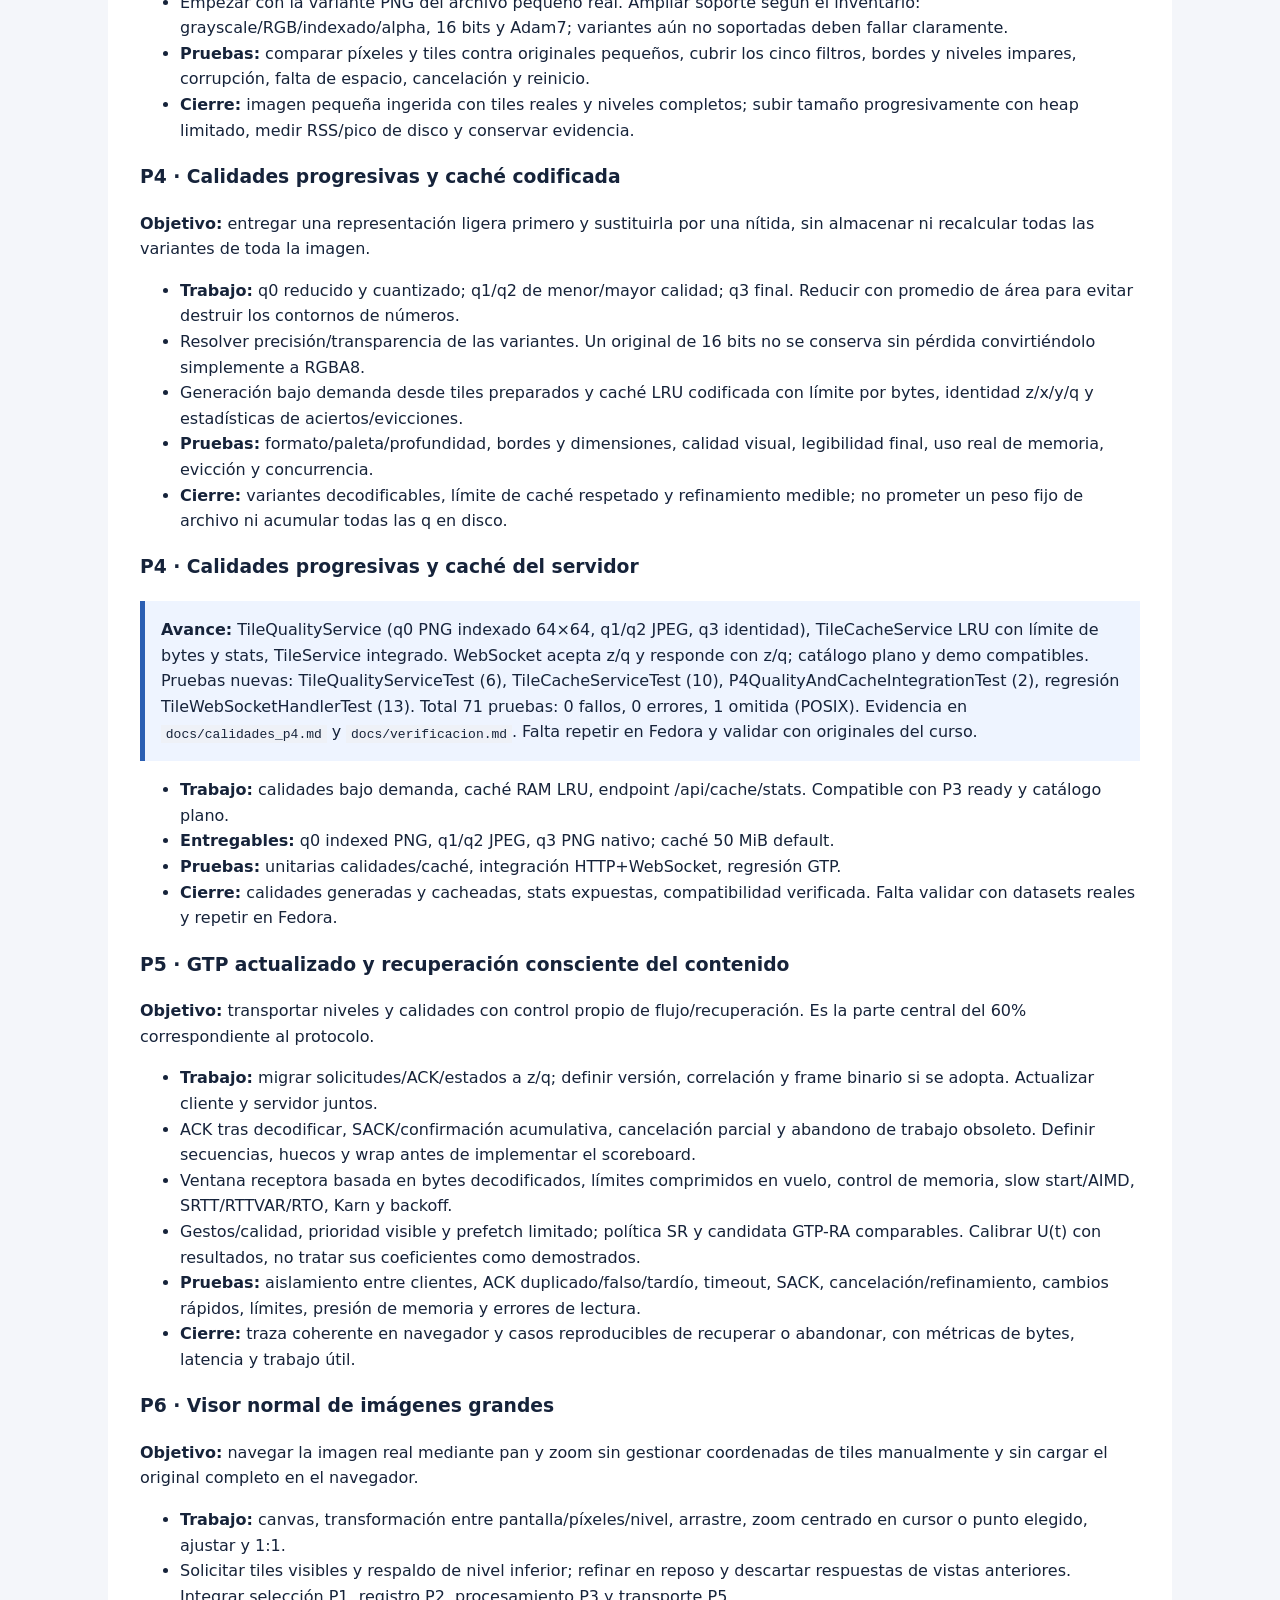
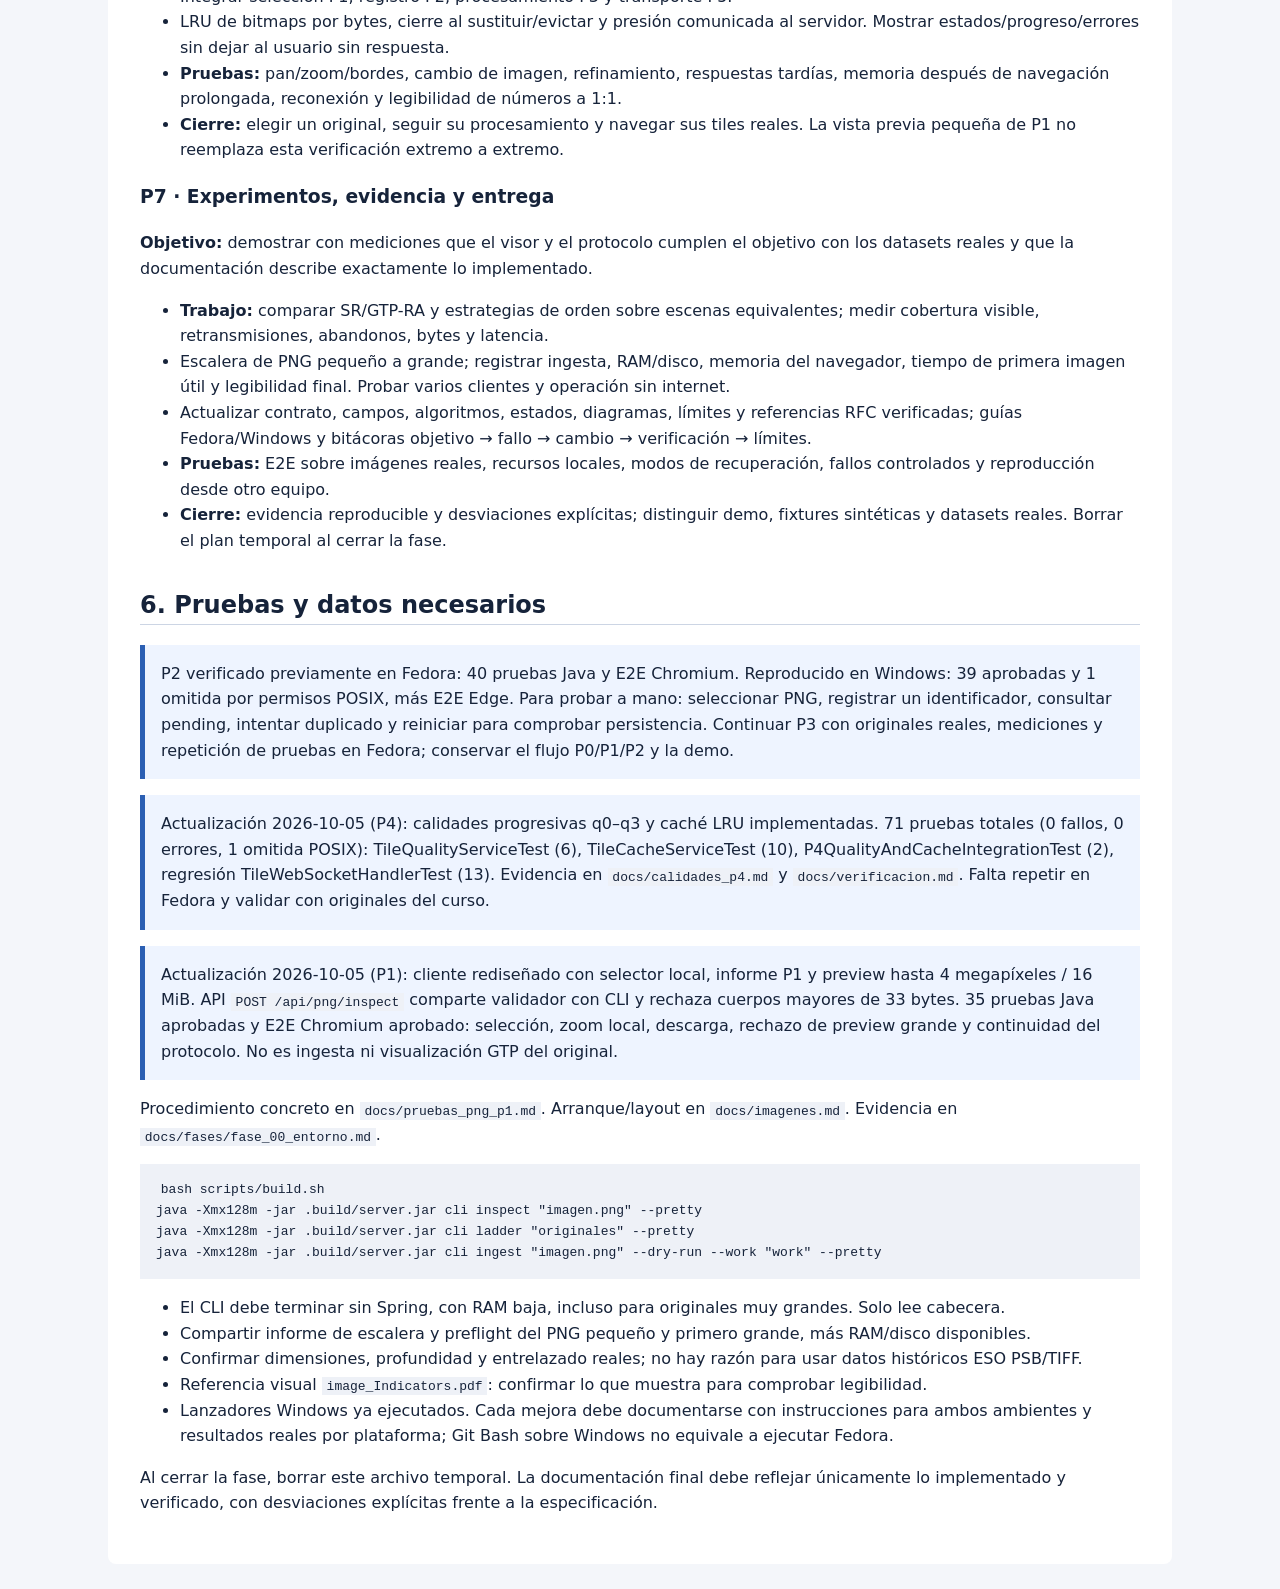
==== commit 0b365e41: "cambios prebvios a p5 y un poquito creo" ====
--- a/plan-temp.html
+++ b/plan-temp.html
@@ -17,7 +17,7 @@
 </head>
 <body><main>
 <h1>GTP/1 · traspaso temporal de trabajo</h1>
-<p>CC8 · Java 21 / Spring Boot 3.2.4 · actualización 2026-10-04.</p>
+<p>CC8 · Java 21 / Spring Boot 3.2.4 · actualización 2026-10-05 · desarrollo Fedora y Windows.</p>
 <p class="aviso"><strong>Temporal, no es la entrega final.</strong> Sin estimaciones de duración.
 Se reemplazó el plan anterior para corregir la suposición de ZIP/TIFF: el usuario confirmó
 que <strong>todos los originales son PNG</strong>. No desarrollar extracción ni lectores de esos otros formatos.
@@ -33,8 +33,9 @@
 
 <h2 id="contexto">1. Contexto y evaluación</h2>
 <ul>
-<li>Repositorio: <code>/home/rcardocg/Documentos/cc8_async</code>.</li>
-<li><code>protocolo.md</code> en la raíz: especificación objetivo aprobada, todavía sin versionar.
+<li>Dos ambientes preservados: Fedora/Bash y Windows/cmd o PowerShell. Raíces mediante variables;
+no incorporar rutas personales en el código/configuración compartida.</li>
+<li><code>protocolo.md</code> en la raíz: especificación objetivo aprobada y versionada.
 <code>docs/protocolo.md</code>: contrato GTP/1 v1 implementado. Distinguir objetivo de evidencia real.</li>
 <li>Indicaciones del auxiliar: 40% funcionamiento/usabilidad y 60% protocolo propio de control/recuperación.
 Niveles y zoom son la base; también se necesita demostrar flujo, ventana y recuperación.</li>
@@ -54,7 +55,8 @@
 <code>./data/originales</code>, <code>./data/work</code>, <code>8081</code>.</li>
 <li>Lanzadores Bash/cmd en <code>scripts/</code>, JAR estable <code>.build/server.jar</code>,
 configuración local opcional y VS Code sin rutas personales.</li>
-<li>26 pruebas pasaron en Fedora al finalizar P0. Los lanzadores Windows necesitan prueba real allí.</li>
+<li>26 pruebas pasaron en Fedora al finalizar P0. El 2026-10-05 se ejecutaron build.cmd y gtp.cmd
+en Windows, incluyendo gtp.cmd desde otra carpeta y ruta de proyecto con espacios.</li>
 </ul>
 <h3>P1 · alcance PNG</h3>
 <ul>
@@ -79,6 +81,21 @@
 límites y ACK después de decodificación.</li>
 <li>Visor actual: grilla X/Y a resolución nativa. Pan/zoom multinivel normal todavía pendiente.
 La demo sintética no acredita la evaluación con imágenes gigantes.</li>
+</ul>
+
+<h3>P3 · primer incremento funcional</h3>
+<ul>
+<li>Fuente bajo GTP_IMAGES o subida desde navegador en bloques de hasta 1 MiB con offset persistido.
+El original local permanece intacto; source.part es una copia descartable bajo work.</li>
+<li>Decoder PNG secuencial: cinco filtros, CRC/chunks, Deflate/IDAT/IEND y SHA-256.
+Grayscale/indexado 1/2/4/8 bits, RGB/alpha de 8 bits; Adam7/16 bits se rechazan explícitamente.</li>
+<li>Dos filas empaquetadas y una RGBA8 en RAM, banda en disco, tiles nativos y reducción 2×2 desde tiles.
+Publicación atómica de la pirámide completa, progreso, cancelación y reintento desde el principio.</li>
+<li>CLI ingest real y botones P3 del cliente. Solo q3; transporte multinivel y pan/zoom siguen en P5/P6.</li>
+<li>Pruebas nuevas y procedimientos para ambos ambientes en <code>docs/ingesta_p3.md</code>;
+evidencia por plataforma en <code>docs/verificacion.md</code>. Windows: 53 casos Java,
+52 aprobados y 1 POSIX omitido; E2E Edge y smoke de ingesta/reinicio aprobados.
+Falta repetir P3 en Fedora y probar originales del curso.</li>
 </ul>
 
 <h2 id="png">3. Pipeline PNG sin agotar RAM</h2>
@@ -136,17 +153,17 @@
 con tiempo de cobertura visible y bytes desperdiciados. No afirmar optimalidad ni superioridad sin mediciones.</p>
 
 <h2 id="orden">5. Orden de ejecución</h2>
-<p class="nota"><strong>Siguiente parte: P3.</strong> P0, P1 y la base de registro P2 están implementados y verificados en Fedora.
-P2 registra metadata y seguimiento sin transferir el original; P3 conectará la fuente y hará el procesamiento real.
-El visor completo resulta de conectar esa base con P4, P5 y P6. Las pruebas y documentación
-se actualizan durante cada parte, aunque P7 reúne la evidencia final.</p>
+<p class="nota"><strong>Parte activa: P4, primer incremento implementado.</strong> P0–P3 verificados en Fedora y Windows;
+P3 conecta la fuente y procesa PNG admitidos. P4 añade calidades q0–q3 bajo demanda y caché LRU.
+Faltan datos reales, mediciones y verificación en Fedora. El visor completo resulta de conectar
+esa base con P5 y P6. Las pruebas y documentación se actualizan durante cada parte.</p>
 <table>
 <tr><th>Parte</th><th>Resultado principal</th><th>Estado</th></tr>
-<tr><td><a href="#p0">P0</a></td><td>Rutas y arranque portables</td><td>Implementado; prueba Windows pendiente</td></tr>
+<tr><td><a href="#p0">P0</a></td><td>Rutas y arranque portables</td><td>Implementado; lanzadores probados en Windows; permisos POSIX se verifican en Fedora</td></tr>
 <tr><td><a href="#p1">P1</a></td><td>Elegir e inspeccionar PNG desde cliente y CLI</td><td>Implementado; datasets reales por verificar</td></tr>
-<tr><td><a href="#p2">P2</a></td><td>Registro de imagen, niveles y estado de ingesta</td><td>Base implementada; fuente/decoder pendientes de P3</td></tr>
-<tr><td><a href="#p3">P3</a></td><td>PNG convertido en tiles con memoria acotada</td><td>Pendiente</td></tr>
-<tr><td><a href="#p4">P4</a></td><td>Calidades progresivas y caché del servidor</td><td>Pendiente</td></tr>
+<tr><td><a href="#p2">P2</a></td><td>Registro de imagen, niveles y estado de ingesta</td><td>Base validada en Fedora y Windows</td></tr>
+<tr><td><a href="#p3">P3</a></td><td>PNG convertido en tiles con memoria acotada</td><td>Incremento inicial probado en Windows; cierre con datasets/Fedora pendiente</td></tr>
+<tr><td><a href="#p4">P4</a></td><td>Calidades progresivas y caché del servidor</td><td>Incremento inicial probado en Windows; 71 pruebas totales (0 fallos); Fedora pendiente</td></tr>
 <tr><td><a href="#p5">P5</a></td><td>Protocolo multinivel, flujo y recuperación GTP-RA</td><td>Pendiente</td></tr>
 <tr><td><a href="#p6">P6</a></td><td>Visor normal de pan/zoom sobre tiles</td><td>Pendiente</td></tr>
 <tr><td><a href="#p7">P7</a></td><td>Experimentos y evidencia final</td><td>Pendiente</td></tr>
@@ -162,8 +179,8 @@
 Git ignorando datos y salidas, VS Code sin rutas de una máquina concreta.</li>
 <li><strong>Pruebas:</strong> rutas con espacios, arranque desde otra carpeta, work sin permisos, originales
 de solo lectura y rechazo de enlaces de tiles que salgan del work.</li>
-<li><strong>Cierre:</strong> arranque reproducible y fallos explícitos. Implementado en Fedora;
-la ejecución real en Windows sigue por comprobar.</li>
+<li><strong>Cierre:</strong> arranque reproducible y fallos explícitos. Lanzadores ejecutados en Fedora (evidencia previa)
+y Windows; la prueba POSIX de permisos se omite justificadamente en Windows.</li>
 </ul>
 
 <h3 id="p1">P1 · Selección e inspección PNG</h3>
@@ -207,6 +224,10 @@
 </ul>
 
 <h3 id="p3">P3 · Preprocesador PNG secuencial y memoria acotada</h3>
+<p class="nota"><strong>Avance:</strong> fuente local/subida, decoder hasta 8 bits no Adam7, pirámide,
+progreso y cancelación implementados. Subida reanudable; procesamiento se reintenta desde el principio.
+PNG sintético completo de 8193 × 4097 procesado con heap de 64 MiB: 783 tiles, 7 niveles.
+Esto no acredita PNG del curso de 17–93 GB ni mide RSS. Comandos y límites en <code>docs/ingesta_p3.md</code>.</p>
 <p><strong>Objetivo:</strong> transformar un original PNG en una pirámide de tiles sin decodificar
 la imagen completa en RAM. Esta parte permite empezar a probar imágenes reales por regiones.</p>
 <ul>
@@ -240,6 +261,26 @@
 no prometer un peso fijo de archivo ni acumular todas las q en disco.</li>
 </ul>
 
+<h3 id="p4">P4 · Calidades progresivas y caché del servidor</h3>
+<p class="nota"><strong>Avance:</strong> TileQualityService (q0 PNG indexado 64×64, q1/q2 JPEG, q3 identidad),
+TileCacheService LRU con límite de bytes y stats, TileService integrado.
+WebSocket acepta z/q y responde con z/q; catálogo plano y demo compatibles.
+Pruebas nuevas: TileQualityServiceTest (6), TileCacheServiceTest (10),
+P4QualityAndCacheIntegrationTest (2), regresión TileWebSocketHandlerTest (13).
+Total 71 pruebas: 0 fallos, 0 errores, 1 omitida (POSIX).
+Evidencia en <code>docs/calidades_p4.md</code> y <code>docs/verificacion.md</code>.
+Falta repetir en Fedora y validar con originales del curso.</p>
+<ul>
+<li><strong>Trabajo:</strong> calidades bajo demanda, caché RAM LRU, endpoint /api/cache/stats.
+Compatible con P3 ready y catálogo plano.</li>
+<li><strong>Entregables:</strong> q0 indexed PNG, q1/q2 JPEG, q3 PNG nativo; caché 50 MiB default.
+</li>
+<li><strong>Pruebas:</strong> unitarias calidades/caché, integración HTTP+WebSocket, regresión GTP.
+</li>
+<li><strong>Cierre:</strong> calidades generadas y cacheadas, stats expuestas, compatibilidad verificada.
+Falta validar con datasets reales y repetir en Fedora.</li>
+</ul>
+
 <h3 id="p5">P5 · GTP actualizado y recuperación consciente del contenido</h3>
 <p><strong>Objetivo:</strong> transportar niveles y calidades con control propio de flujo/recuperación.
 Es la parte central del 60% correspondiente al protocolo.</p>
@@ -291,10 +332,16 @@
 </ul>
 
 <h2 id="pruebas">6. Pruebas y datos necesarios</h2>
-<p class="nota">P2 verificado: 40 pruebas Java y E2E Chromium. Para probar a mano: seleccionar PNG,
+<p class="nota">P2 verificado previamente en Fedora: 40 pruebas Java y E2E Chromium. Reproducido en Windows:
+39 aprobadas y 1 omitida por permisos POSIX, más E2E Edge. Para probar a mano: seleccionar PNG,
 registrar un identificador, consultar pending, intentar duplicado y reiniciar para comprobar persistencia.
-Mañana retomar P3 con transferencia/lectura acotada del original y decoder PNG secuencial.</p>
-<p class="nota">Actualización 2026-10-05: cliente rediseñado con selector local, informe P1 y preview
+Continuar P3 con originales reales, mediciones y repetición de pruebas en Fedora; conservar el flujo P0/P1/P2 y la demo.</p>
+<p class="nota">Actualización 2026-10-05 (P4): calidades progresivas q0–q3 y caché LRU implementadas.
+71 pruebas totales (0 fallos, 0 errores, 1 omitida POSIX): TileQualityServiceTest (6),
+TileCacheServiceTest (10), P4QualityAndCacheIntegrationTest (2), regresión TileWebSocketHandlerTest (13).
+Evidencia en <code>docs/calidades_p4.md</code> y <code>docs/verificacion.md</code>.
+Falta repetir en Fedora y validar con originales del curso.</p>
+<p class="nota">Actualización 2026-10-05 (P1): cliente rediseñado con selector local, informe P1 y preview
 hasta 4 megapíxeles / 16 MiB. API <code>POST /api/png/inspect</code> comparte validador con CLI y rechaza
 cuerpos mayores de 33 bytes. 35 pruebas Java aprobadas y E2E Chromium aprobado: selección, zoom local,
 descarga, rechazo de preview grande y continuidad del protocolo. No es ingesta ni visualización GTP del original.</p>
@@ -309,7 +356,8 @@
 <li>Compartir informe de escalera y preflight del PNG pequeño y primero grande, más RAM/disco disponibles.</li>
 <li>Confirmar dimensiones, profundidad y entrelazado reales; no hay razón para usar datos históricos ESO PSB/TIFF.</li>
 <li>Referencia visual <code>image_Indicators.pdf</code>: confirmar lo que muestra para comprobar legibilidad.</li>
-<li>Prueba Windows pendiente; no marcarla completada solo por tener lanzadores cmd.</li>
+<li>Lanzadores Windows ya ejecutados. Cada mejora debe documentarse con instrucciones para ambos ambientes
+y resultados reales por plataforma; Git Bash sobre Windows no equivale a ejecutar Fedora.</li>
 </ul>
 <p>Al cerrar la fase, borrar este archivo temporal. La documentación final debe reflejar únicamente
 lo implementado y verificado, con desviaciones explícitas frente a la especificación.</p>
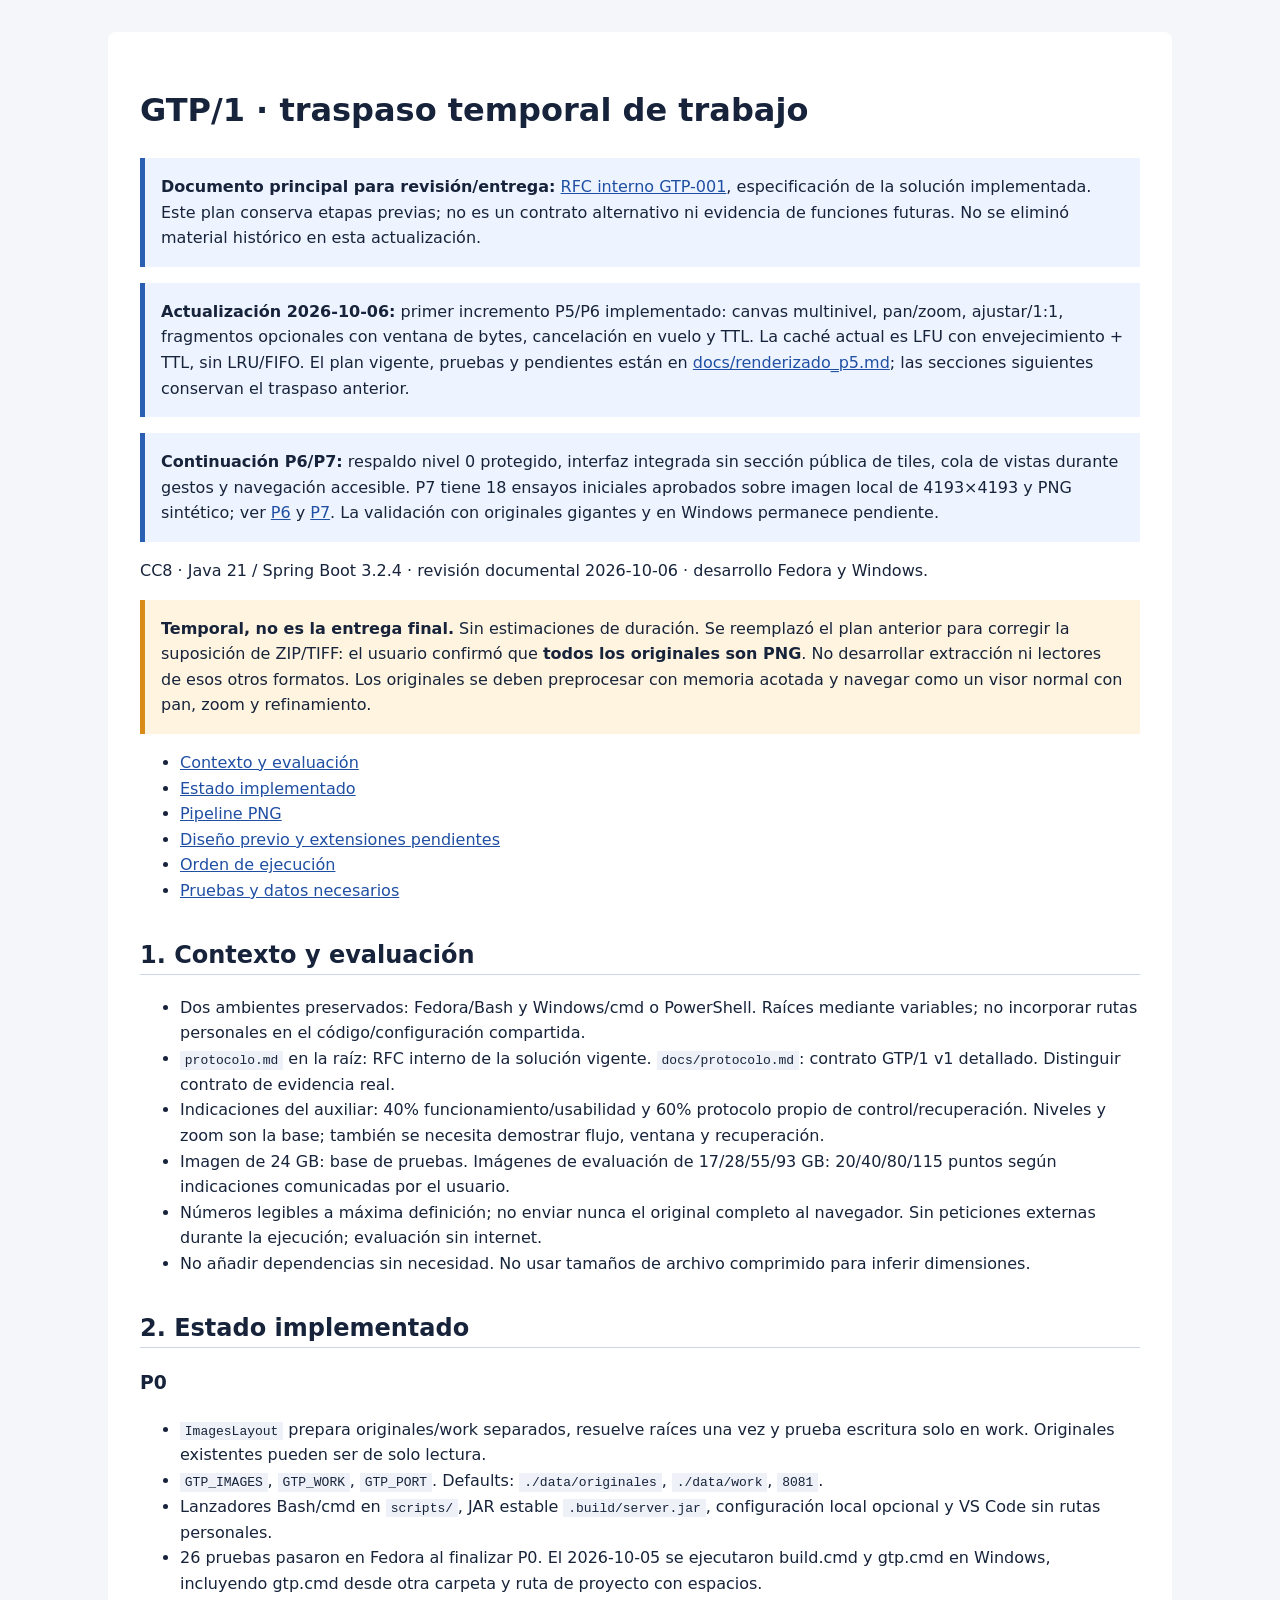
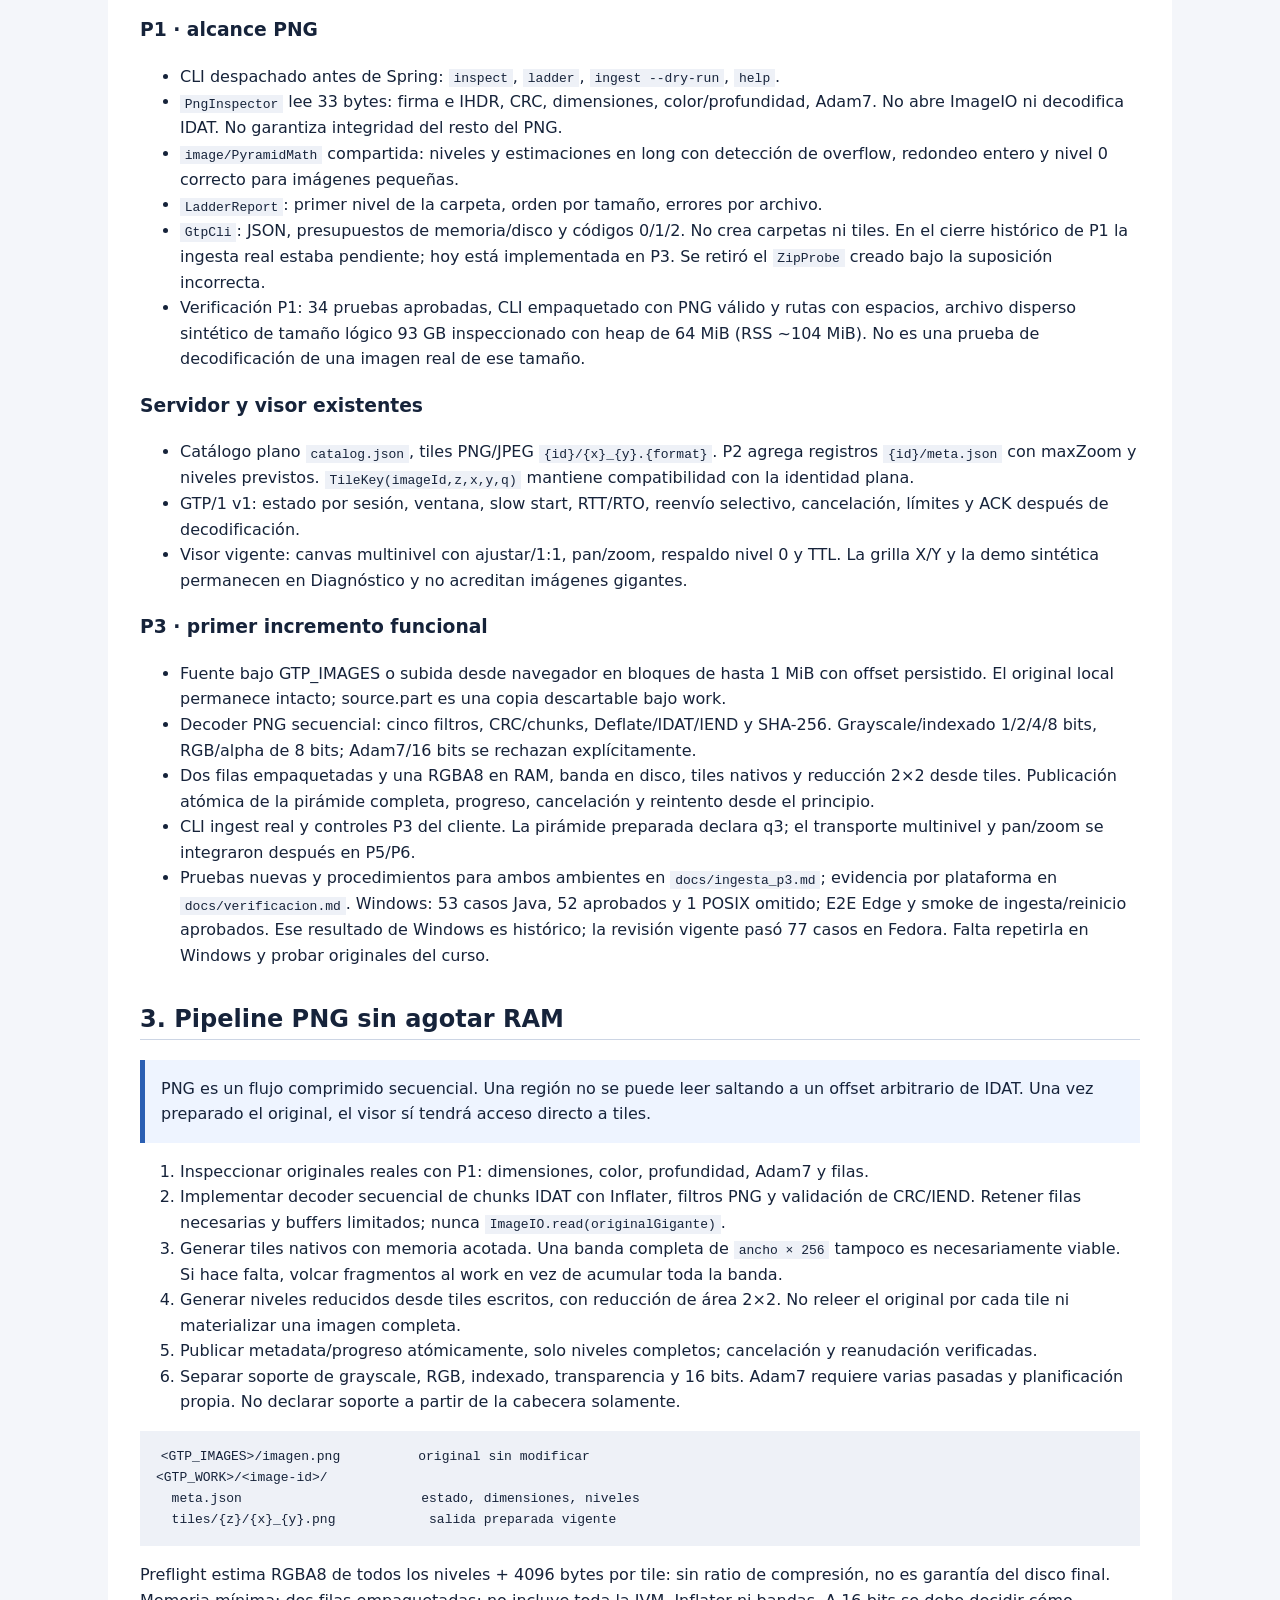
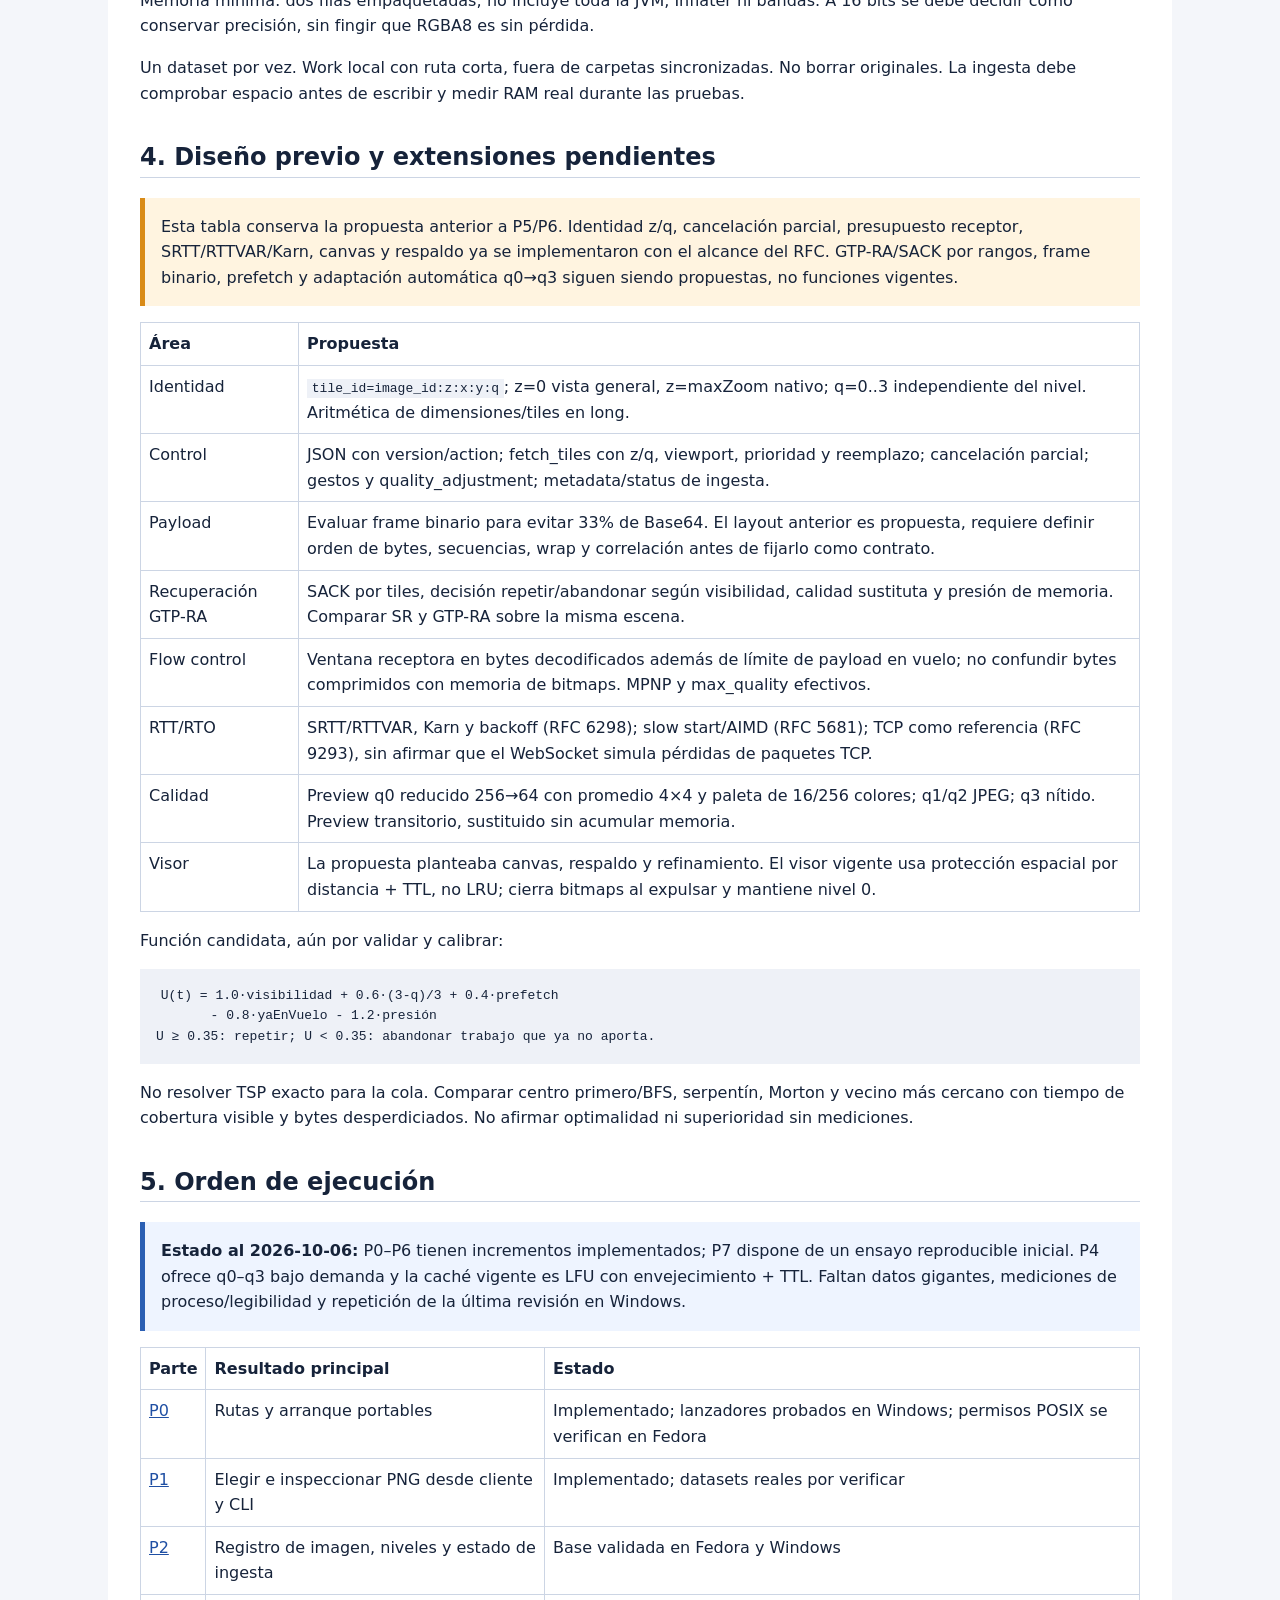
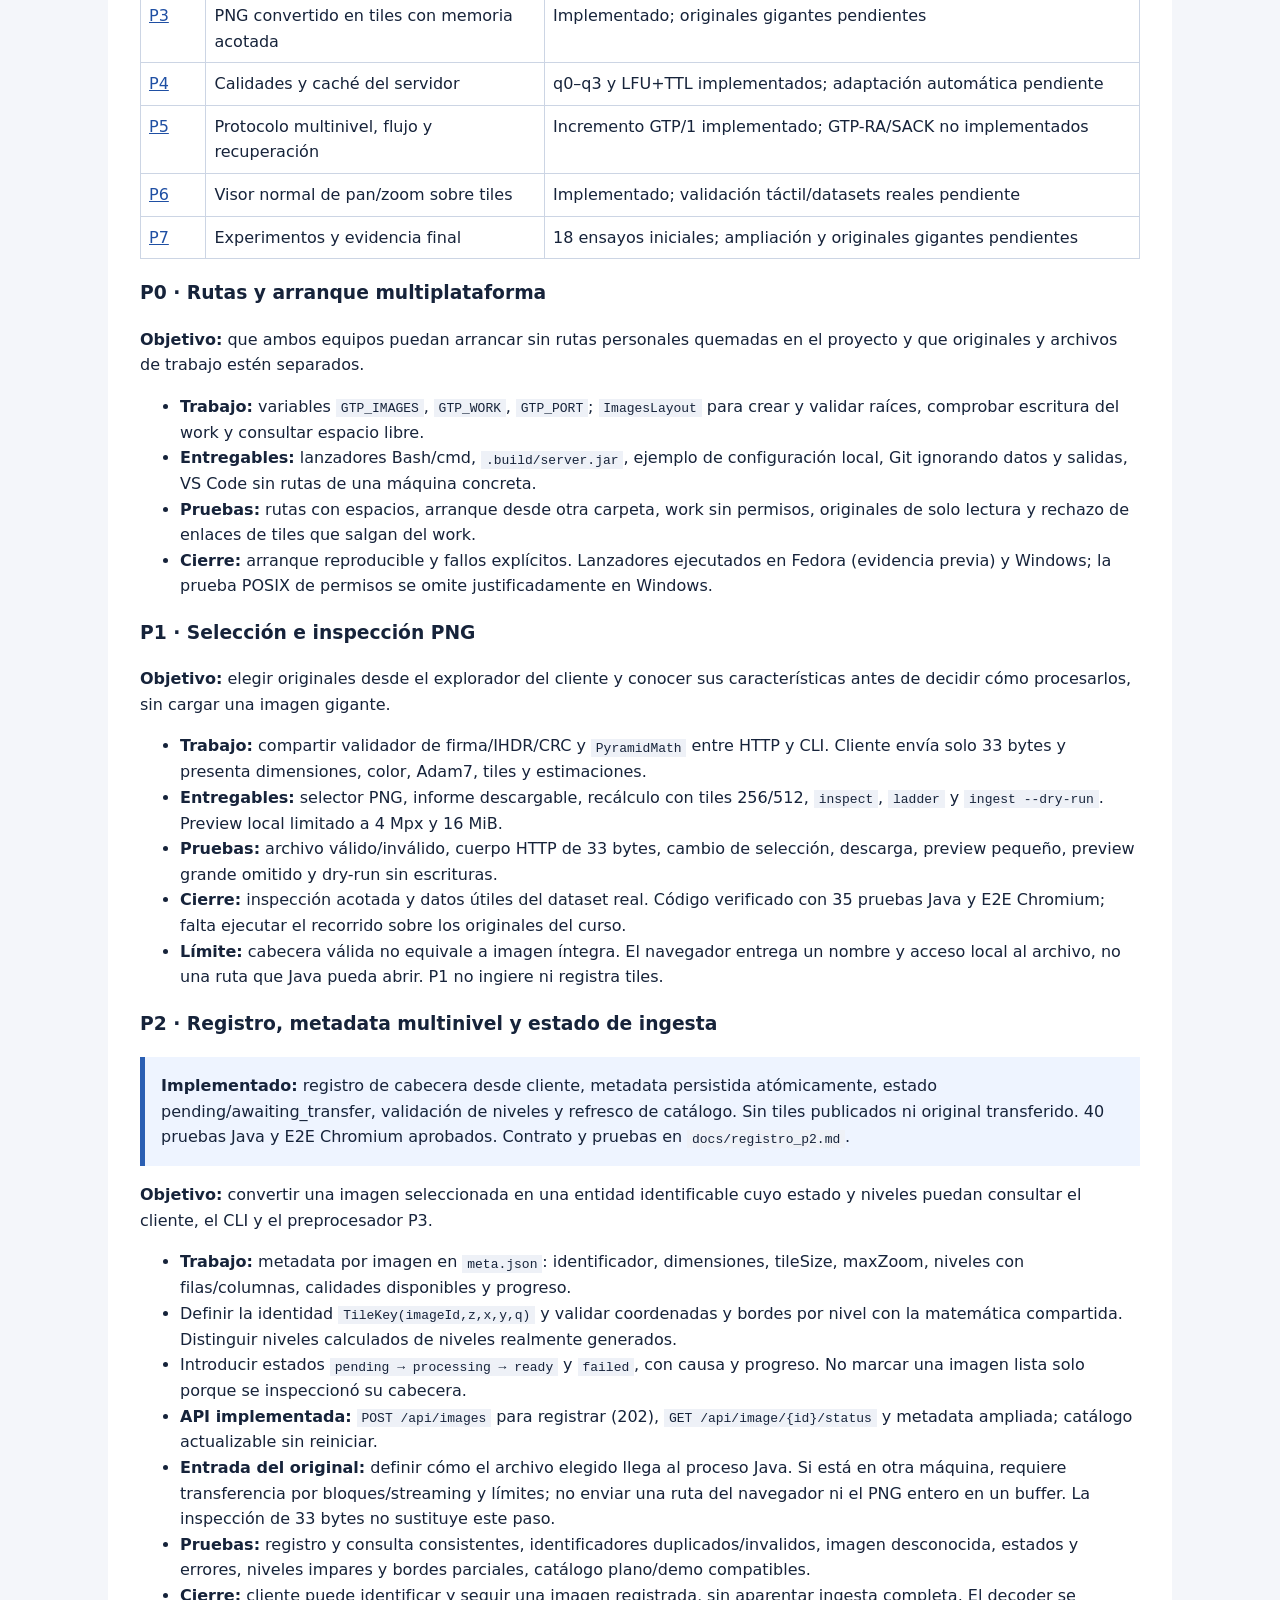
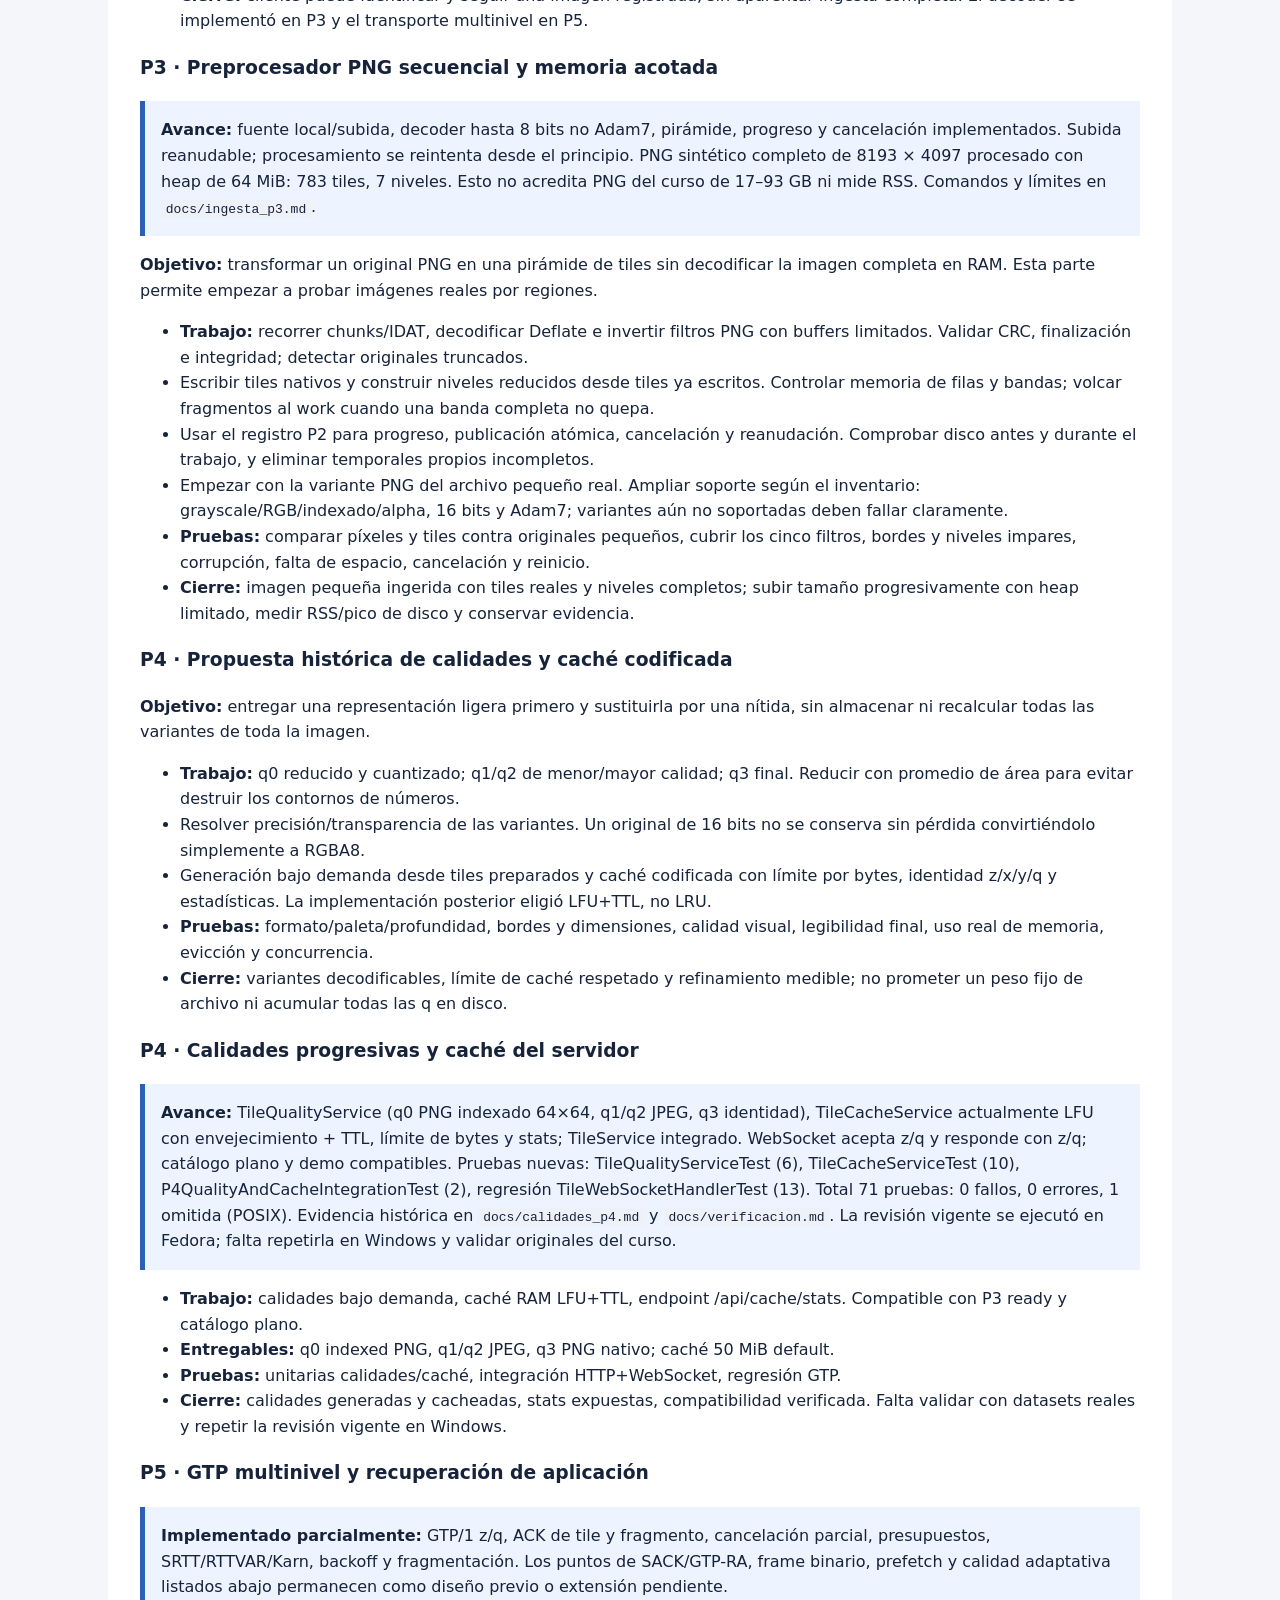
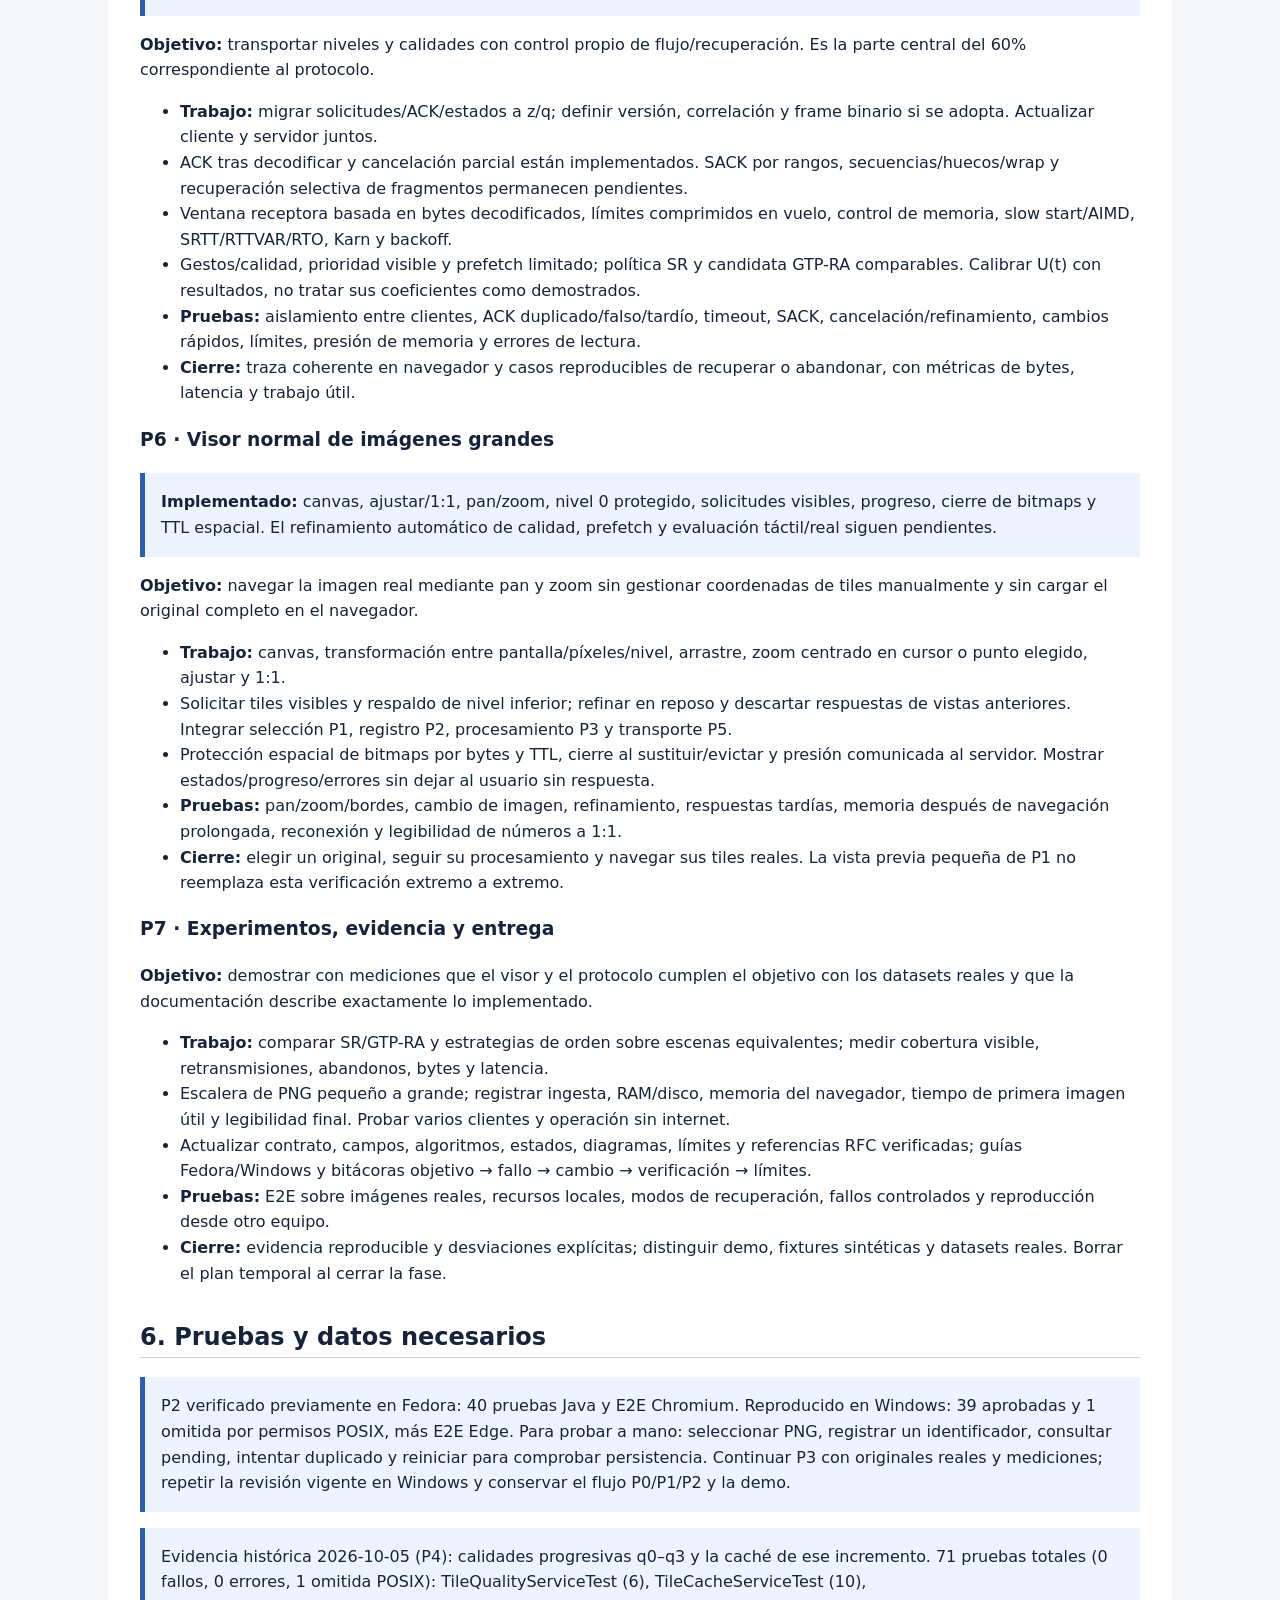
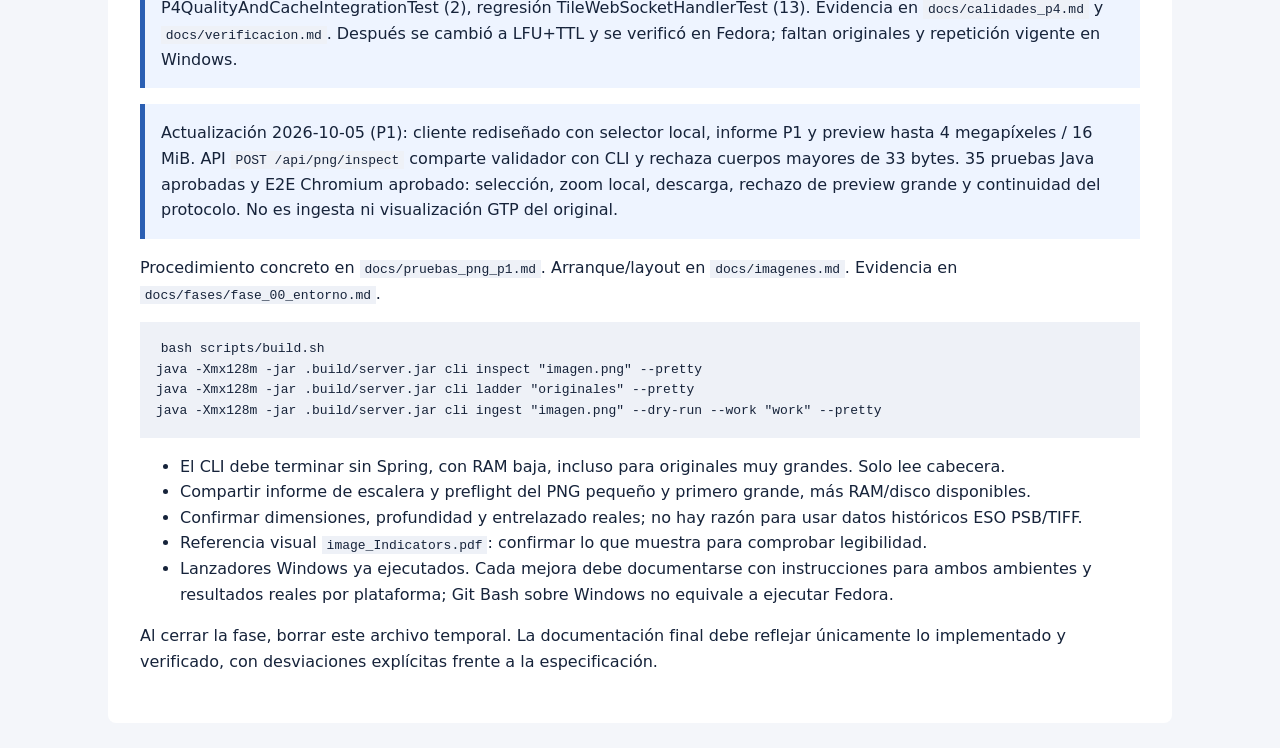
==== commit c69e84d8: "papi cachame" ====
--- a/plan-temp.html
+++ b/plan-temp.html
@@ -17,7 +17,21 @@
 </head>
 <body><main>
 <h1>GTP/1 · traspaso temporal de trabajo</h1>
-<p>CC8 · Java 21 / Spring Boot 3.2.4 · actualización 2026-10-05 · desarrollo Fedora y Windows.</p>
+<p class="nota"><strong>Documento principal para revisión/entrega:</strong>
+<a href="protocolo.md">RFC interno GTP-001</a>, especificación de la solución implementada.
+Este plan conserva etapas previas; no es un contrato alternativo ni evidencia
+de funciones futuras. No se eliminó material histórico en esta actualización.</p>
+<p class="nota"><strong>Actualización 2026-10-06:</strong> primer incremento P5/P6 implementado:
+canvas multinivel, pan/zoom, ajustar/1:1, fragmentos opcionales con ventana de bytes,
+cancelación en vuelo y TTL. La caché actual es LFU con envejecimiento + TTL, sin LRU/FIFO.
+El plan vigente, pruebas y pendientes están en <a href="docs/renderizado_p5.md">docs/renderizado_p5.md</a>;
+las secciones siguientes conservan el traspaso anterior.</p>
+<p class="nota"><strong>Continuación P6/P7:</strong> respaldo nivel 0 protegido, interfaz integrada
+sin sección pública de tiles, cola de vistas durante gestos y navegación accesible.
+P7 tiene 18 ensayos iniciales aprobados sobre imagen local de 4193×4193 y PNG sintético;
+ver <a href="docs/visor_p6.md">P6</a> y <a href="docs/experimentos_p7.md">P7</a>.
+La validación con originales gigantes y en Windows permanece pendiente.</p>
+<p>CC8 · Java 21 / Spring Boot 3.2.4 · revisión documental 2026-10-06 · desarrollo Fedora y Windows.</p>
 <p class="aviso"><strong>Temporal, no es la entrega final.</strong> Sin estimaciones de duración.
 Se reemplazó el plan anterior para corregir la suposición de ZIP/TIFF: el usuario confirmó
 que <strong>todos los originales son PNG</strong>. No desarrollar extracción ni lectores de esos otros formatos.
@@ -26,7 +40,7 @@
 <li><a href="#contexto">Contexto y evaluación</a></li>
 <li><a href="#estado">Estado implementado</a></li>
 <li><a href="#png">Pipeline PNG</a></li>
-<li><a href="#protocolo">Diseño de protocolo pendiente</a></li>
+<li><a href="#protocolo">Diseño previo y extensiones pendientes</a></li>
 <li><a href="#orden">Orden de ejecución</a></li>
 <li><a href="#pruebas">Pruebas y datos necesarios</a></li>
 </ul></nav>
@@ -35,8 +49,8 @@
 <ul>
 <li>Dos ambientes preservados: Fedora/Bash y Windows/cmd o PowerShell. Raíces mediante variables;
 no incorporar rutas personales en el código/configuración compartida.</li>
-<li><code>protocolo.md</code> en la raíz: especificación objetivo aprobada y versionada.
-<code>docs/protocolo.md</code>: contrato GTP/1 v1 implementado. Distinguir objetivo de evidencia real.</li>
+<li><code>protocolo.md</code> en la raíz: RFC interno de la solución vigente.
+<code>docs/protocolo.md</code>: contrato GTP/1 v1 detallado. Distinguir contrato de evidencia real.</li>
 <li>Indicaciones del auxiliar: 40% funcionamiento/usabilidad y 60% protocolo propio de control/recuperación.
 Niveles y zoom son la base; también se necesita demostrar flujo, ventana y recuperación.</li>
 <li>Imagen de 24 GB: base de pruebas. Imágenes de evaluación de 17/28/55/93 GB:
@@ -67,7 +81,8 @@
 redondeo entero y nivel 0 correcto para imágenes pequeñas.</li>
 <li><code>LadderReport</code>: primer nivel de la carpeta, orden por tamaño, errores por archivo.</li>
 <li><code>GtpCli</code>: JSON, presupuestos de memoria/disco y códigos 0/1/2. No crea carpetas ni tiles.
-Ingesta real todavía pendiente. Se retiró el <code>ZipProbe</code> creado bajo la suposición incorrecta.</li>
+En el cierre histórico de P1 la ingesta real estaba pendiente; hoy está implementada en P3.
+Se retiró el <code>ZipProbe</code> creado bajo la suposición incorrecta.</li>
 <li>Verificación P1: 34 pruebas aprobadas, CLI empaquetado con PNG válido y rutas con espacios,
 archivo disperso sintético de tamaño lógico 93 GB inspeccionado con heap de 64 MiB (RSS ~104 MiB).
 No es una prueba de decodificación de una imagen real de ese tamaño.</li>
@@ -79,8 +94,8 @@
 <code>TileKey(imageId,z,x,y,q)</code> mantiene compatibilidad con la identidad plana.</li>
 <li>GTP/1 v1: estado por sesión, ventana, slow start, RTT/RTO, reenvío selectivo, cancelación,
 límites y ACK después de decodificación.</li>
-<li>Visor actual: grilla X/Y a resolución nativa. Pan/zoom multinivel normal todavía pendiente.
-La demo sintética no acredita la evaluación con imágenes gigantes.</li>
+<li>Visor vigente: canvas multinivel con ajustar/1:1, pan/zoom, respaldo nivel 0 y TTL.
+La grilla X/Y y la demo sintética permanecen en Diagnóstico y no acreditan imágenes gigantes.</li>
 </ul>
 
 <h3>P3 · primer incremento funcional</h3>
@@ -91,11 +106,13 @@
 Grayscale/indexado 1/2/4/8 bits, RGB/alpha de 8 bits; Adam7/16 bits se rechazan explícitamente.</li>
 <li>Dos filas empaquetadas y una RGBA8 en RAM, banda en disco, tiles nativos y reducción 2×2 desde tiles.
 Publicación atómica de la pirámide completa, progreso, cancelación y reintento desde el principio.</li>
-<li>CLI ingest real y botones P3 del cliente. Solo q3; transporte multinivel y pan/zoom siguen en P5/P6.</li>
+<li>CLI ingest real y controles P3 del cliente. La pirámide preparada declara q3; el
+transporte multinivel y pan/zoom se integraron después en P5/P6.</li>
 <li>Pruebas nuevas y procedimientos para ambos ambientes en <code>docs/ingesta_p3.md</code>;
 evidencia por plataforma en <code>docs/verificacion.md</code>. Windows: 53 casos Java,
 52 aprobados y 1 POSIX omitido; E2E Edge y smoke de ingesta/reinicio aprobados.
-Falta repetir P3 en Fedora y probar originales del curso.</li>
+Ese resultado de Windows es histórico; la revisión vigente pasó 77 casos en Fedora.
+Falta repetirla en Windows y probar originales del curso.</li>
 </ul>
 
 <h2 id="png">3. Pipeline PNG sin agotar RAM</h2>
@@ -116,16 +133,18 @@
 <pre><code>&lt;GTP_IMAGES&gt;/imagen.png          original sin modificar
 &lt;GTP_WORK&gt;/&lt;image-id&gt;/
   meta.json                       estado, dimensiones, niveles
-  tiles/{z}/{x}_{y}.png            salida preparada (futura)</code></pre>
+  tiles/{z}/{x}_{y}.png            salida preparada vigente</code></pre>
 <p>Preflight estima RGBA8 de todos los niveles + 4096 bytes por tile: sin ratio de compresión,
 no es garantía del disco final. Memoria mínima: dos filas empaquetadas; no incluye toda la JVM,
 Inflater ni bandas. A 16 bits se debe decidir cómo conservar precisión, sin fingir que RGBA8 es sin pérdida.</p>
 <p>Un dataset por vez. Work local con ruta corta, fuera de carpetas sincronizadas. No borrar originales.
 La ingesta debe comprobar espacio antes de escribir y medir RAM real durante las pruebas.</p>
 
-<h2 id="protocolo">4. Diseño pendiente del protocolo</h2>
-<p>Conservar lo que ya funciona en GTP/1 v1 y cerrar el delta frente a la especificación raíz.
-Lo siguiente es <strong>propuesta pendiente</strong>, no funcionalidad implementada:</p>
+<h2 id="protocolo">4. Diseño previo y extensiones pendientes</h2>
+<p class="aviso">Esta tabla conserva la propuesta anterior a P5/P6. Identidad z/q,
+cancelación parcial, presupuesto receptor, SRTT/RTTVAR/Karn, canvas y respaldo ya
+se implementaron con el alcance del RFC. GTP-RA/SACK por rangos, frame binario,
+prefetch y adaptación automática q0→q3 siguen siendo propuestas, no funciones vigentes.</p>
 <table>
 <tr><th>Área</th><th>Propuesta</th></tr>
 <tr><td>Identidad</td><td><code>tile_id=image_id:z:x:y:q</code>; z=0 vista general, z=maxZoom nativo;
@@ -142,8 +161,8 @@
 TCP como referencia (RFC 9293), sin afirmar que el WebSocket simula pérdidas de paquetes TCP.</td></tr>
 <tr><td>Calidad</td><td>Preview q0 reducido 256→64 con promedio 4×4 y paleta de 16/256 colores;
 q1/q2 JPEG; q3 nítido. Preview transitorio, sustituido sin acumular memoria.</td></tr>
-<tr><td>Visor</td><td>Canvas, pan y zoom normal, respaldo de nivel inferior, refinamiento en reposo,
-LRU de ImageBitmap por bytes y close al expulsar. Estado/progreso siempre visibles.</td></tr>
+<tr><td>Visor</td><td>La propuesta planteaba canvas, respaldo y refinamiento. El visor vigente usa
+protección espacial por distancia + TTL, no LRU; cierra bitmaps al expulsar y mantiene nivel 0.</td></tr>
 </table>
 <p>Función candidata, aún por validar y calibrar:</p>
 <pre><code>U(t) = 1.0·visibilidad + 0.6·(3-q)/3 + 0.4·prefetch
@@ -153,20 +172,20 @@
 con tiempo de cobertura visible y bytes desperdiciados. No afirmar optimalidad ni superioridad sin mediciones.</p>
 
 <h2 id="orden">5. Orden de ejecución</h2>
-<p class="nota"><strong>Parte activa: P4, primer incremento implementado.</strong> P0–P3 verificados en Fedora y Windows;
-P3 conecta la fuente y procesa PNG admitidos. P4 añade calidades q0–q3 bajo demanda y caché LRU.
-Faltan datos reales, mediciones y verificación en Fedora. El visor completo resulta de conectar
-esa base con P5 y P6. Las pruebas y documentación se actualizan durante cada parte.</p>
+<p class="nota"><strong>Estado al 2026-10-06:</strong> P0–P6 tienen incrementos
+implementados; P7 dispone de un ensayo reproducible inicial. P4 ofrece q0–q3 bajo
+demanda y la caché vigente es LFU con envejecimiento + TTL. Faltan datos gigantes,
+mediciones de proceso/legibilidad y repetición de la última revisión en Windows.</p>
 <table>
 <tr><th>Parte</th><th>Resultado principal</th><th>Estado</th></tr>
 <tr><td><a href="#p0">P0</a></td><td>Rutas y arranque portables</td><td>Implementado; lanzadores probados en Windows; permisos POSIX se verifican en Fedora</td></tr>
 <tr><td><a href="#p1">P1</a></td><td>Elegir e inspeccionar PNG desde cliente y CLI</td><td>Implementado; datasets reales por verificar</td></tr>
 <tr><td><a href="#p2">P2</a></td><td>Registro de imagen, niveles y estado de ingesta</td><td>Base validada en Fedora y Windows</td></tr>
-<tr><td><a href="#p3">P3</a></td><td>PNG convertido en tiles con memoria acotada</td><td>Incremento inicial probado en Windows; cierre con datasets/Fedora pendiente</td></tr>
-<tr><td><a href="#p4">P4</a></td><td>Calidades progresivas y caché del servidor</td><td>Incremento inicial probado en Windows; 71 pruebas totales (0 fallos); Fedora pendiente</td></tr>
-<tr><td><a href="#p5">P5</a></td><td>Protocolo multinivel, flujo y recuperación GTP-RA</td><td>Pendiente</td></tr>
-<tr><td><a href="#p6">P6</a></td><td>Visor normal de pan/zoom sobre tiles</td><td>Pendiente</td></tr>
-<tr><td><a href="#p7">P7</a></td><td>Experimentos y evidencia final</td><td>Pendiente</td></tr>
+<tr><td><a href="#p3">P3</a></td><td>PNG convertido en tiles con memoria acotada</td><td>Implementado; originales gigantes pendientes</td></tr>
+<tr><td><a href="#p4-implementacion">P4</a></td><td>Calidades y caché del servidor</td><td>q0–q3 y LFU+TTL implementados; adaptación automática pendiente</td></tr>
+<tr><td><a href="#p5">P5</a></td><td>Protocolo multinivel, flujo y recuperación</td><td>Incremento GTP/1 implementado; GTP-RA/SACK no implementados</td></tr>
+<tr><td><a href="#p6">P6</a></td><td>Visor normal de pan/zoom sobre tiles</td><td>Implementado; validación táctil/datasets reales pendiente</td></tr>
+<tr><td><a href="#p7">P7</a></td><td>Experimentos y evidencia final</td><td>18 ensayos iniciales; ampliación y originales gigantes pendientes</td></tr>
 </table>
 
 <h3 id="p0">P0 · Rutas y arranque multiplataforma</h3>
@@ -204,7 +223,7 @@
 estado pending/awaiting_transfer, validación de niveles y refresco de catálogo. Sin tiles publicados ni original
 transferido. 40 pruebas Java y E2E Chromium aprobados. Contrato y pruebas en <code>docs/registro_p2.md</code>.</p>
 <p><strong>Objetivo:</strong> convertir una imagen seleccionada en una entidad identificable cuyo estado
-y niveles puedan consultar el cliente, el CLI y el futuro preprocesador.</p>
+y niveles puedan consultar el cliente, el CLI y el preprocesador P3.</p>
 <ul>
 <li><strong>Trabajo:</strong> metadata por imagen en <code>meta.json</code>: identificador, dimensiones,
 tileSize, maxZoom, niveles con filas/columnas, calidades disponibles y progreso.</li>
@@ -212,7 +231,7 @@
 con la matemática compartida. Distinguir niveles calculados de niveles realmente generados.</li>
 <li>Introducir estados <code>pending → processing → ready</code> y <code>failed</code>, con causa y progreso.
 No marcar una imagen lista solo porque se inspeccionó su cabecera.</li>
-<li><strong>API prevista:</strong> <code>POST /api/images</code> para registrar/iniciar el trabajo (202),
+<li><strong>API implementada:</strong> <code>POST /api/images</code> para registrar (202),
 <code>GET /api/image/{id}/status</code> y metadata ampliada; catálogo actualizable sin reiniciar.</li>
 <li><strong>Entrada del original:</strong> definir cómo el archivo elegido llega al proceso Java.
 Si está en otra máquina, requiere transferencia por bloques/streaming y límites; no enviar una ruta
@@ -220,7 +239,7 @@
 <li><strong>Pruebas:</strong> registro y consulta consistentes, identificadores duplicados/invalidos,
 imagen desconocida, estados y errores, niveles impares y bordes parciales, catálogo plano/demo compatibles.</li>
 <li><strong>Cierre:</strong> cliente puede identificar y seguir una imagen registrada, sin aparentar
-ingesta completa. La ejecución del decoder pertenece a P3 y la migración WebSocket a P5.</li>
+ingesta completa. El decoder se implementó en P3 y el transporte multinivel en P5.</li>
 </ul>
 
 <h3 id="p3">P3 · Preprocesador PNG secuencial y memoria acotada</h3>
@@ -245,7 +264,7 @@
 subir tamaño progresivamente con heap limitado, medir RSS/pico de disco y conservar evidencia.</li>
 </ul>
 
-<h3 id="p4">P4 · Calidades progresivas y caché codificada</h3>
+<h3 id="p4-propuesta">P4 · Propuesta histórica de calidades y caché codificada</h3>
 <p><strong>Objetivo:</strong> entregar una representación ligera primero y sustituirla por una nítida,
 sin almacenar ni recalcular todas las variantes de toda la imagen.</p>
 <ul>
@@ -253,42 +272,46 @@
 Reducir con promedio de área para evitar destruir los contornos de números.</li>
 <li>Resolver precisión/transparencia de las variantes. Un original de 16 bits no se conserva
 sin pérdida convirtiéndolo simplemente a RGBA8.</li>
-<li>Generación bajo demanda desde tiles preparados y caché LRU codificada con límite por bytes,
-identidad z/x/y/q y estadísticas de aciertos/evicciones.</li>
+<li>Generación bajo demanda desde tiles preparados y caché codificada con límite por bytes,
+identidad z/x/y/q y estadísticas. La implementación posterior eligió LFU+TTL, no LRU.</li>
 <li><strong>Pruebas:</strong> formato/paleta/profundidad, bordes y dimensiones, calidad visual,
 legibilidad final, uso real de memoria, evicción y concurrencia.</li>
 <li><strong>Cierre:</strong> variantes decodificables, límite de caché respetado y refinamiento medible;
 no prometer un peso fijo de archivo ni acumular todas las q en disco.</li>
 </ul>
 
-<h3 id="p4">P4 · Calidades progresivas y caché del servidor</h3>
+<h3 id="p4-implementacion">P4 · Calidades progresivas y caché del servidor</h3>
 <p class="nota"><strong>Avance:</strong> TileQualityService (q0 PNG indexado 64×64, q1/q2 JPEG, q3 identidad),
-TileCacheService LRU con límite de bytes y stats, TileService integrado.
+TileCacheService actualmente LFU con envejecimiento + TTL, límite de bytes y stats; TileService integrado.
 WebSocket acepta z/q y responde con z/q; catálogo plano y demo compatibles.
 Pruebas nuevas: TileQualityServiceTest (6), TileCacheServiceTest (10),
 P4QualityAndCacheIntegrationTest (2), regresión TileWebSocketHandlerTest (13).
 Total 71 pruebas: 0 fallos, 0 errores, 1 omitida (POSIX).
-Evidencia en <code>docs/calidades_p4.md</code> y <code>docs/verificacion.md</code>.
-Falta repetir en Fedora y validar con originales del curso.</p>
-<ul>
-<li><strong>Trabajo:</strong> calidades bajo demanda, caché RAM LRU, endpoint /api/cache/stats.
+Evidencia histórica en <code>docs/calidades_p4.md</code> y <code>docs/verificacion.md</code>.
+La revisión vigente se ejecutó en Fedora; falta repetirla en Windows y validar originales del curso.</p>
+<ul>
+<li><strong>Trabajo:</strong> calidades bajo demanda, caché RAM LFU+TTL, endpoint /api/cache/stats.
 Compatible con P3 ready y catálogo plano.</li>
 <li><strong>Entregables:</strong> q0 indexed PNG, q1/q2 JPEG, q3 PNG nativo; caché 50 MiB default.
 </li>
 <li><strong>Pruebas:</strong> unitarias calidades/caché, integración HTTP+WebSocket, regresión GTP.
 </li>
 <li><strong>Cierre:</strong> calidades generadas y cacheadas, stats expuestas, compatibilidad verificada.
-Falta validar con datasets reales y repetir en Fedora.</li>
-</ul>
-
-<h3 id="p5">P5 · GTP actualizado y recuperación consciente del contenido</h3>
+Falta validar con datasets reales y repetir la revisión vigente en Windows.</li>
+</ul>
+
+<h3 id="p5">P5 · GTP multinivel y recuperación de aplicación</h3>
+<p class="nota"><strong>Implementado parcialmente:</strong> GTP/1 z/q, ACK de tile y
+fragmento, cancelación parcial, presupuestos, SRTT/RTTVAR/Karn, backoff y fragmentación.
+Los puntos de SACK/GTP-RA, frame binario, prefetch y calidad adaptativa listados abajo
+permanecen como diseño previo o extensión pendiente.</p>
 <p><strong>Objetivo:</strong> transportar niveles y calidades con control propio de flujo/recuperación.
 Es la parte central del 60% correspondiente al protocolo.</p>
 <ul>
 <li><strong>Trabajo:</strong> migrar solicitudes/ACK/estados a z/q; definir versión, correlación y
 frame binario si se adopta. Actualizar cliente y servidor juntos.</li>
-<li>ACK tras decodificar, SACK/confirmación acumulativa, cancelación parcial y abandono de trabajo
-obsoleto. Definir secuencias, huecos y wrap antes de implementar el scoreboard.</li>
+<li>ACK tras decodificar y cancelación parcial están implementados. SACK por rangos,
+secuencias/huecos/wrap y recuperación selectiva de fragmentos permanecen pendientes.</li>
 <li>Ventana receptora basada en bytes decodificados, límites comprimidos en vuelo, control de memoria,
 slow start/AIMD, SRTT/RTTVAR/RTO, Karn y backoff.</li>
 <li>Gestos/calidad, prioridad visible y prefetch limitado; política SR y candidata GTP-RA comparables.
@@ -300,6 +323,9 @@
 </ul>
 
 <h3 id="p6">P6 · Visor normal de imágenes grandes</h3>
+<p class="nota"><strong>Implementado:</strong> canvas, ajustar/1:1, pan/zoom, nivel
+0 protegido, solicitudes visibles, progreso, cierre de bitmaps y TTL espacial. El
+refinamiento automático de calidad, prefetch y evaluación táctil/real siguen pendientes.</p>
 <p><strong>Objetivo:</strong> navegar la imagen real mediante pan y zoom sin gestionar coordenadas de
 tiles manualmente y sin cargar el original completo en el navegador.</p>
 <ul>
@@ -307,7 +333,7 @@
 zoom centrado en cursor o punto elegido, ajustar y 1:1.</li>
 <li>Solicitar tiles visibles y respaldo de nivel inferior; refinar en reposo y descartar respuestas
 de vistas anteriores. Integrar selección P1, registro P2, procesamiento P3 y transporte P5.</li>
-<li>LRU de bitmaps por bytes, cierre al sustituir/evictar y presión comunicada al servidor.
+<li>Protección espacial de bitmaps por bytes y TTL, cierre al sustituir/evictar y presión comunicada al servidor.
 Mostrar estados/progreso/errores sin dejar al usuario sin respuesta.</li>
 <li><strong>Pruebas:</strong> pan/zoom/bordes, cambio de imagen, refinamiento, respuestas tardías,
 memoria después de navegación prolongada, reconexión y legibilidad de números a 1:1.</li>
@@ -335,12 +361,13 @@
 <p class="nota">P2 verificado previamente en Fedora: 40 pruebas Java y E2E Chromium. Reproducido en Windows:
 39 aprobadas y 1 omitida por permisos POSIX, más E2E Edge. Para probar a mano: seleccionar PNG,
 registrar un identificador, consultar pending, intentar duplicado y reiniciar para comprobar persistencia.
-Continuar P3 con originales reales, mediciones y repetición de pruebas en Fedora; conservar el flujo P0/P1/P2 y la demo.</p>
-<p class="nota">Actualización 2026-10-05 (P4): calidades progresivas q0–q3 y caché LRU implementadas.
+Continuar P3 con originales reales y mediciones; repetir la revisión vigente en Windows
+y conservar el flujo P0/P1/P2 y la demo.</p>
+<p class="nota">Evidencia histórica 2026-10-05 (P4): calidades progresivas q0–q3 y la caché de ese incremento.
 71 pruebas totales (0 fallos, 0 errores, 1 omitida POSIX): TileQualityServiceTest (6),
 TileCacheServiceTest (10), P4QualityAndCacheIntegrationTest (2), regresión TileWebSocketHandlerTest (13).
 Evidencia en <code>docs/calidades_p4.md</code> y <code>docs/verificacion.md</code>.
-Falta repetir en Fedora y validar con originales del curso.</p>
+Después se cambió a LFU+TTL y se verificó en Fedora; faltan originales y repetición vigente en Windows.</p>
 <p class="nota">Actualización 2026-10-05 (P1): cliente rediseñado con selector local, informe P1 y preview
 hasta 4 megapíxeles / 16 MiB. API <code>POST /api/png/inspect</code> comparte validador con CLI y rechaza
 cuerpos mayores de 33 bytes. 35 pruebas Java aprobadas y E2E Chromium aprobado: selección, zoom local,
